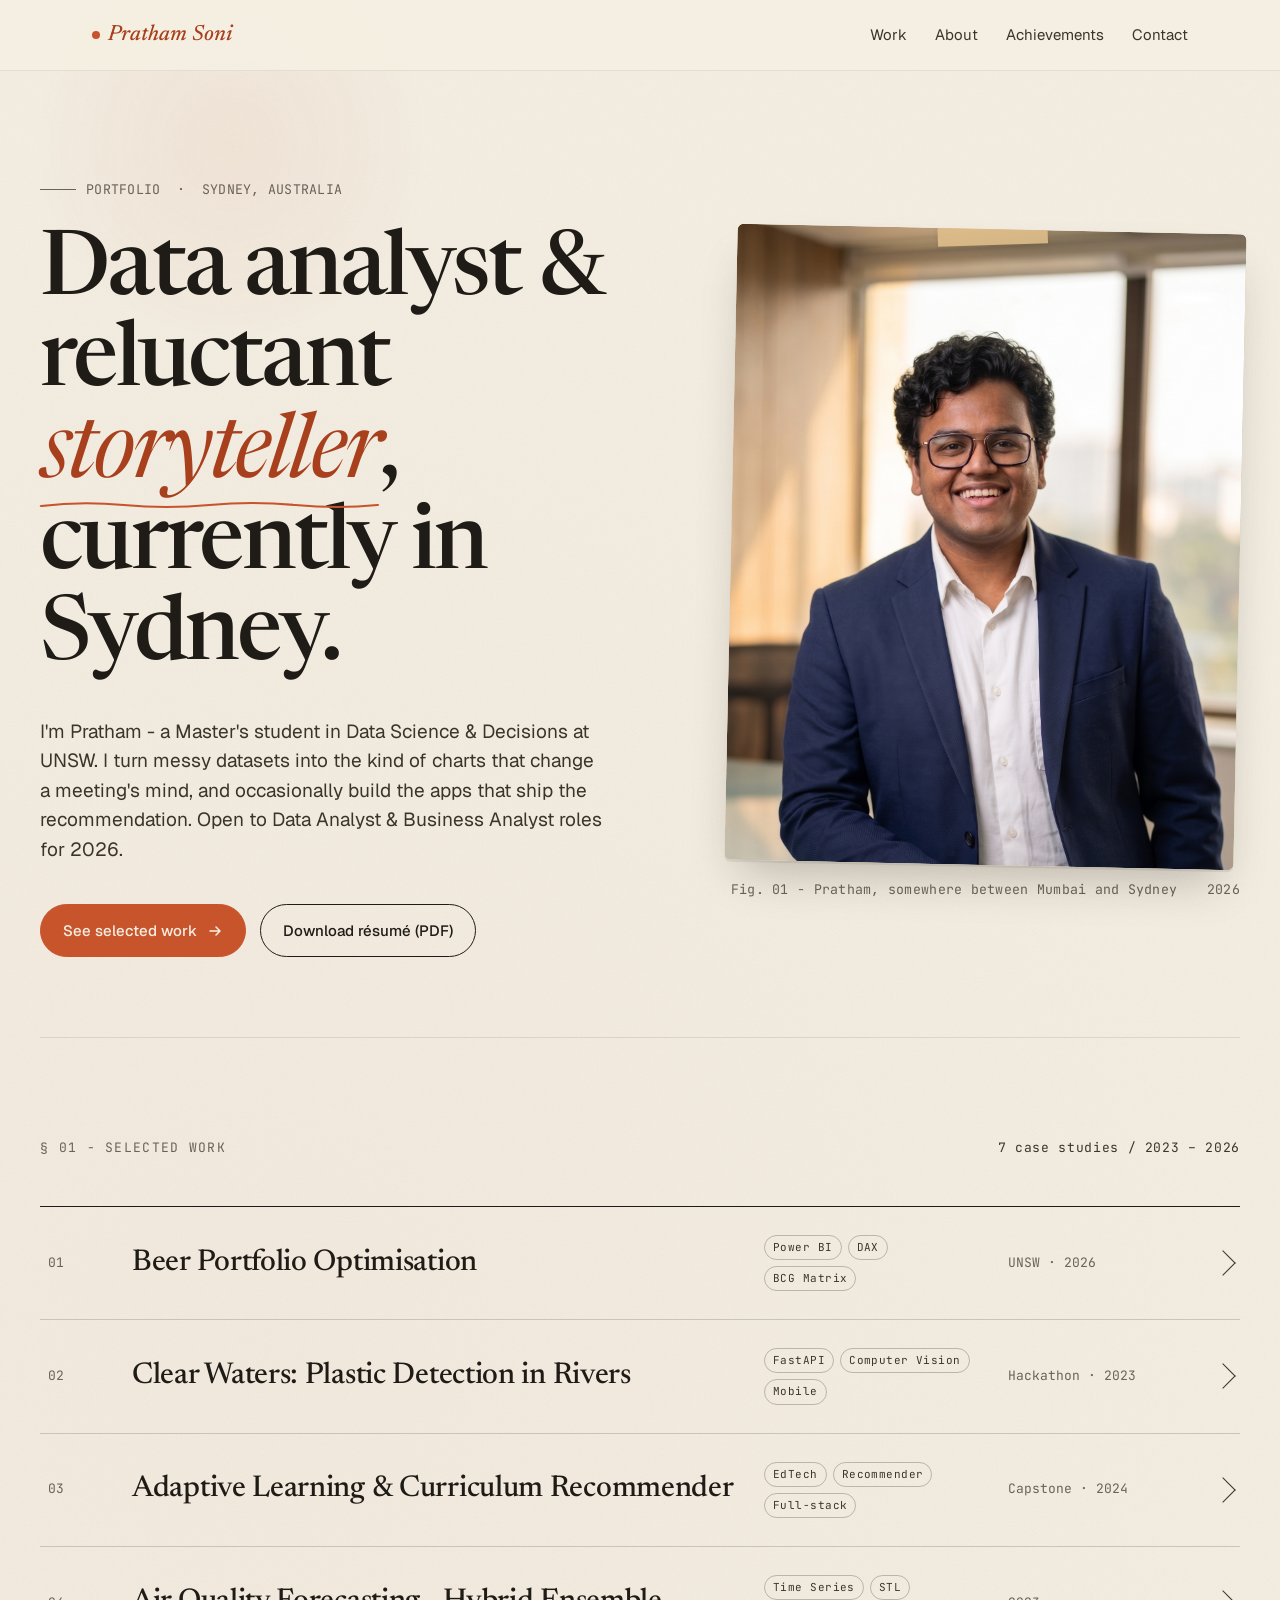
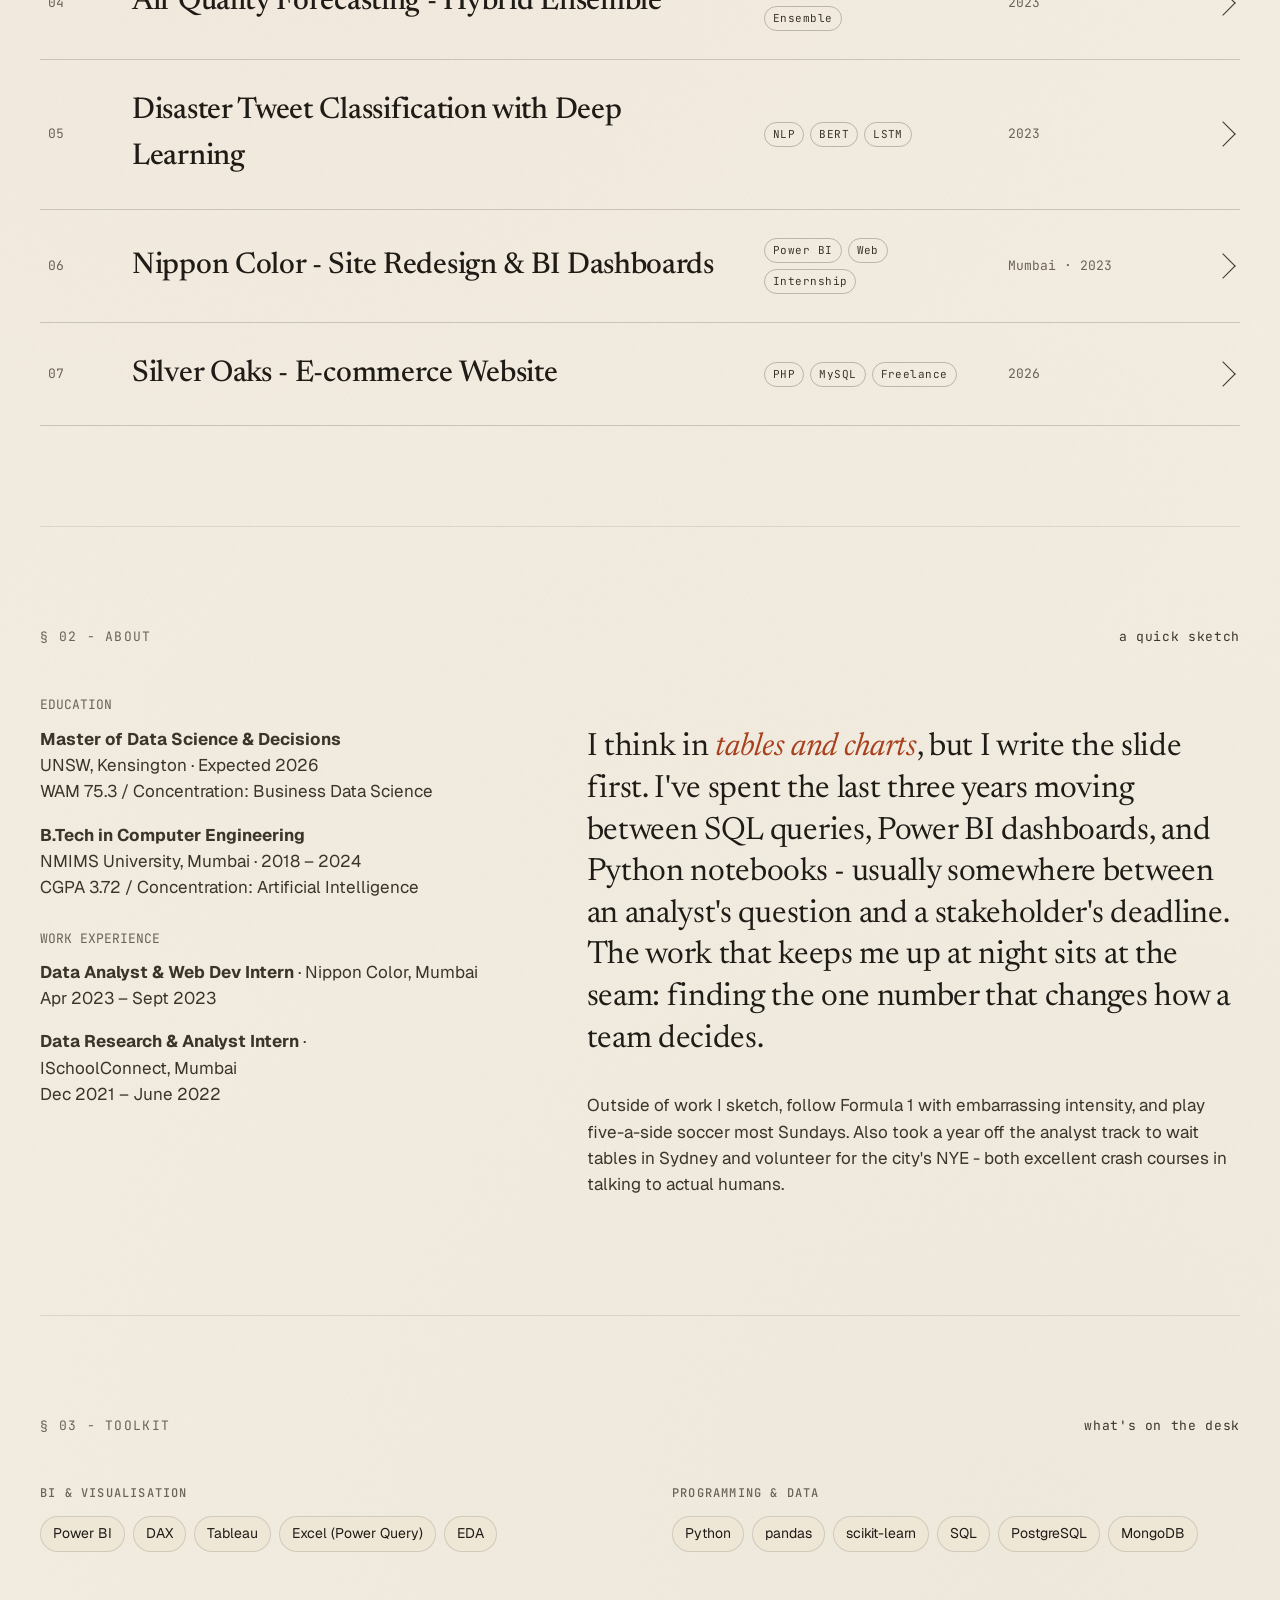
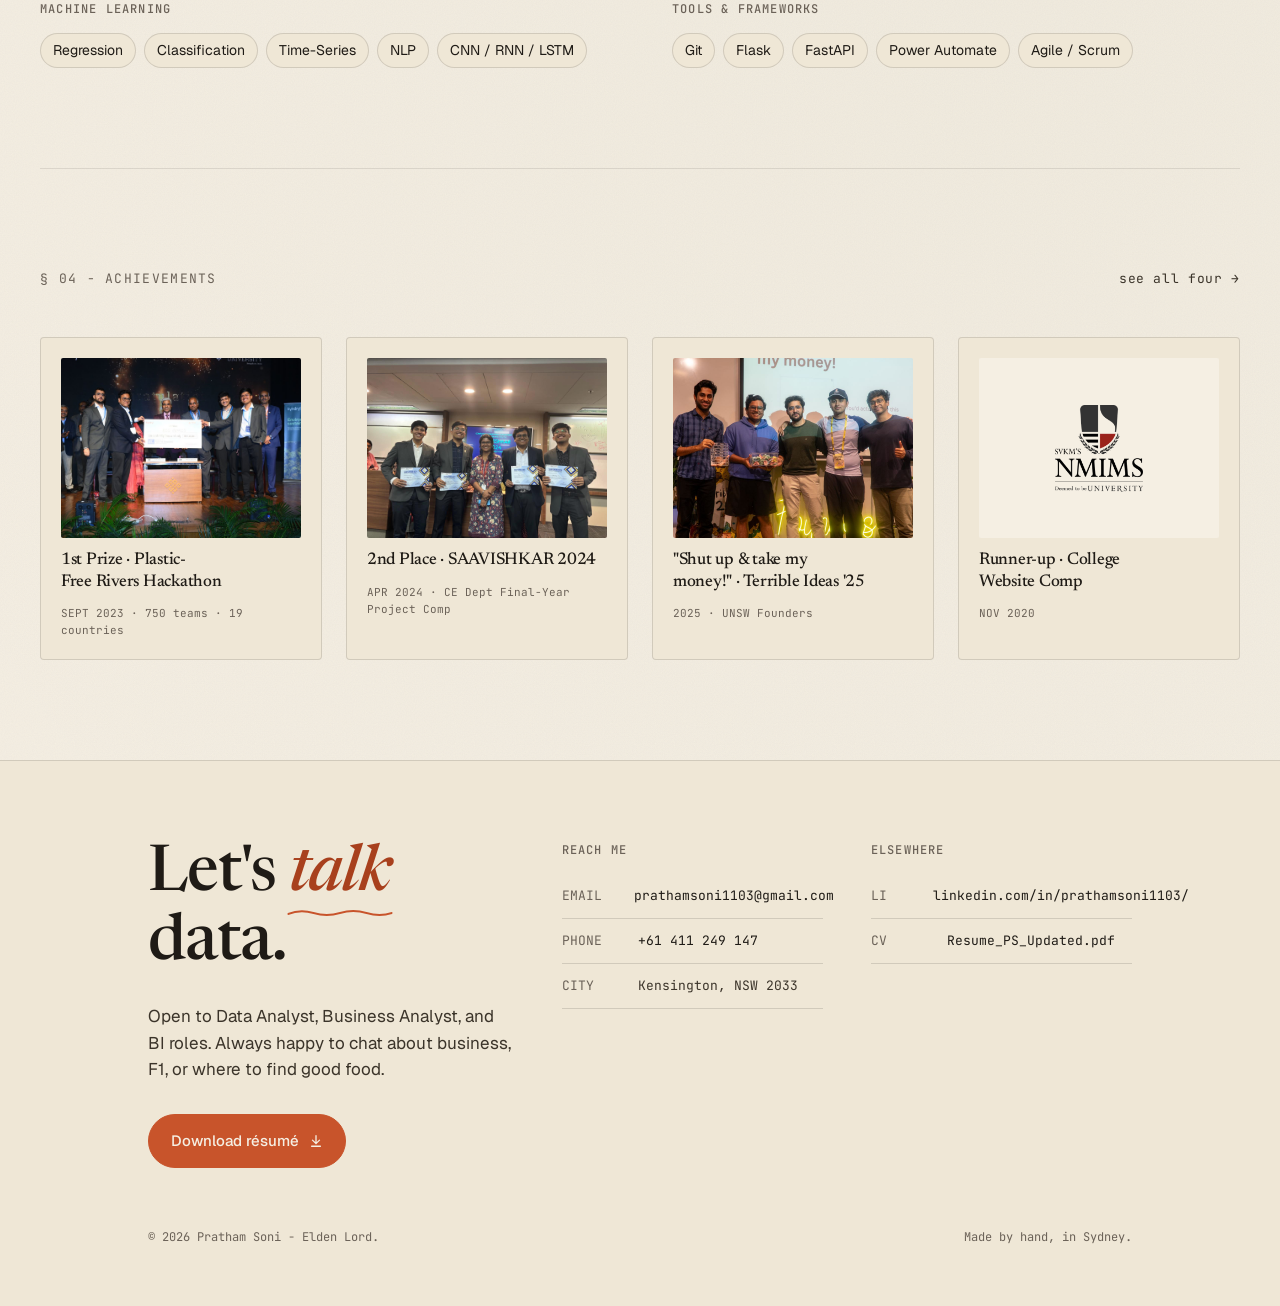
==== index.html @ 3421ae56 "small chaanges, add project" ====
<!DOCTYPE html>
<html lang="en">
<head>
<meta charset="UTF-8" />
<meta name="viewport" content="width=device-width, initial-scale=1.0" />
<title>Pratham Soni - Data &amp; Decisions</title>
<link rel="preconnect" href="https://fonts.googleapis.com">
<link rel="preconnect" href="https://fonts.gstatic.com" crossorigin>
<link href="https://fonts.googleapis.com/css2?family=Newsreader:ital,opsz,wght@0,6..72,400;0,6..72,500;0,6..72,600;1,6..72,400;1,6..72,500&family=Geist:wght@300;400;500;600&family=JetBrains+Mono:wght@400;500&display=swap" rel="stylesheet">
<link rel="stylesheet" href="styles.css">
</head>
<body data-screen-label="01 Landing">

<!-- Navigation -->
<nav class="nav">
  <div class="nav-inner">
    <a href="index.html" class="nav-mark"><span class="dot"></span> Pratham Soni</a>
    <div class="nav-links">
      <a href="#work">Work</a>
      <a href="#about">About</a>
      <a href="achievements.html">Achievements</a>
      <a href="#contact">Contact</a>
    </div>
  </div>
</nav>

<!-- Hero -->
<header class="shell hero">
  <div class="reveal">
    <div class="hero-eyebrow mono">PORTFOLIO &nbsp;·&nbsp; SYDNEY, AUSTRALIA</div>
    <h1>
      Data analyst &amp;<br/>
      reluctant <span class="ink squiggle">storyteller</span>,<br/>
      currently in Sydney.
    </h1>
    <p class="hero-sub">
      I'm Pratham - a Master's student in Data Science &amp; Decisions at UNSW. I turn
      messy datasets into the kind of charts that change a meeting's mind, and
      occasionally build the apps that ship the recommendation. Open to
      Data Analyst &amp; Business Analyst roles for 2026.
    </p>
    <div class="hero-cta">
      <a href="#work" class="btn btn-accent">See selected work
        <svg width="16" height="16" viewBox="0 0 16 16" fill="none"><path d="M3 8h10M9 4l4 4-4 4" stroke="currentColor" stroke-width="1.5" stroke-linecap="round" stroke-linejoin="round"/></svg>
      </a>
      <a href="uploads/Resume_PS_Updated.pdf" class="btn btn-ghost" download>Download résumé (PDF)</a>
    </div>
  </div>

  <div class="reveal delay-2">
    <div class="portrait">
      <img src="/assets/Projects/hero1.png" alt="Pratham, somewhere between Mumbai and Sydney" style="width: 100%; height: 100%; object-fit: cover; border-radius: 6px;">
      <div class="portrait-tape"></div>
    </div>
    <div class="mono" style="margin-top:14px; color:var(--ink-3); display:flex; justify-content:space-between;">
      <span>Fig. 01 - Pratham, somewhere between Mumbai and Sydney</span>
      <span>2026</span>
    </div>
  </div>
</header>

<!-- Selected Work -->
<section id="work" class="section shell">
  <div class="section-head reveal">
    <div class="section-title-row">
      <span class="section-num">§ 01 - Selected Work</span>
    </div>
      <span class="section-link">7 case studies / 2023 – 2026</span>
  </div>

  <div class="project-list reveal">
    <a href="projects/beer-portfolio.html" class="project-row">
      <span class="project-num">01</span>
      <span class="project-title">Beer Portfolio Optimisation</span>
      <span class="project-tags">
        <span class="tag">Power BI</span><span class="tag">DAX</span><span class="tag">BCG Matrix</span>
      </span>
      <span class="project-year">UNSW · 2026</span>
      <span class="project-arrow"></span>
    </a>
    <a href="projects/clear-waters.html" class="project-row">
      <span class="project-num">02</span>
      <span class="project-title">Clear Waters: Plastic Detection in Rivers</span>
      <span class="project-tags">
        <span class="tag">FastAPI</span><span class="tag">Computer Vision</span><span class="tag">Mobile</span>
      </span>
      <span class="project-year">Hackathon · 2023</span>
      <span class="project-arrow"></span>
    </a>
    <a href="projects/adaptive-learning.html" class="project-row">
      <span class="project-num">03</span>
      <span class="project-title">Adaptive Learning &amp; Curriculum Recommender</span>
      <span class="project-tags">
        <span class="tag">EdTech</span><span class="tag">Recommender</span><span class="tag">Full-stack</span>
      </span>
      <span class="project-year">Capstone · 2024</span>
      <span class="project-arrow"></span>
    </a>
    <a href="projects/air-quality.html" class="project-row">
      <span class="project-num">04</span>
      <span class="project-title">Air Quality Forecasting - Hybrid Ensemble</span>
      <span class="project-tags">
        <span class="tag">Time Series</span><span class="tag">STL</span><span class="tag">Ensemble</span>
      </span>
      <span class="project-year">2023</span>
      <span class="project-arrow"></span>
    </a>
    <a href="projects/disaster-tweets.html" class="project-row">
      <span class="project-num">05</span>
      <span class="project-title">Disaster Tweet Classification with Deep Learning</span>
      <span class="project-tags">
        <span class="tag">NLP</span><span class="tag">BERT</span><span class="tag">LSTM</span>
      </span>
      <span class="project-year">2023</span>
      <span class="project-arrow"></span>
    </a>
    <a href="projects/nippon-color.html" class="project-row">
      <span class="project-num">06</span>
      <span class="project-title">Nippon Color - Site Redesign &amp; BI Dashboards</span>
      <span class="project-tags">
        <span class="tag">Power BI</span><span class="tag">Web</span><span class="tag">Internship</span>
      </span>
      <span class="project-year">Mumbai · 2023</span>
      <span class="project-arrow"></span>
    </a>
    <a href="projects/silver-oaks.html" class="project-row">
      <span class="project-num">07</span>
      <span class="project-title">Silver Oaks - E-commerce Website</span>
      <span class="project-tags">
        <span class="tag">PHP</span><span class="tag">MySQL</span><span class="tag">Freelance</span>
      </span>
      <span class="project-year">2026</span>
      <span class="project-arrow"></span>
    </a>
  </div>
</section>

<!-- About strip -->
<section id="about" class="section shell">
  <div class="section-head reveal">
    <div class="section-title-row">
      <span class="section-num">§ 02 - About</span>
    </div>
    <span class="section-link">a quick sketch</span>
  </div>

  <div class="about-strip">
    <div class="reveal">
      <div class="about-meta">EDUCATION</div>
      <p style="margin-top:10px;">
        <strong>Master of Data Science &amp; Decisions</strong><br/>
        UNSW, Kensington · Expected 2026<br/>
        WAM 75.3 / Concentration: Business Data Science
      </p>
      <p style="margin-top:14px;">
        <strong>B.Tech in Computer Engineering</strong><br/>
        NMIMS University, Mumbai · 2018 – 2024<br/>
        CGPA 3.72 / Concentration: Artificial Intelligence
      </p>
      <div class="about-meta" style="margin-top:28px;">WORK EXPERIENCE</div>
      <p style="margin-top:10px;">
        <strong>Data Analyst &amp; Web Dev Intern</strong> · Nippon Color, Mumbai<br/>
        Apr 2023 – Sept 2023
      </p>
      <p style="margin-top:14px;">
        <strong>Data Research &amp; Analyst Intern</strong> · ISchoolConnect, Mumbai<br/>
        Dec 2021 – June 2022
      </p>
    </div>
    <div class="reveal delay-1">
      <p class="about-lede">
        I think in <em>tables and charts</em>, but I write the slide first.
        I've spent the last three years moving between SQL queries, Power BI dashboards,
        and Python notebooks - usually somewhere between an analyst's question and a
        stakeholder's deadline. The work that keeps me up at night sits at the seam:
        finding the one number that changes how a team decides.
      </p>
      <p style="margin-top:24px; max-width:60ch;">
        Outside of work I sketch, follow Formula 1 with embarrassing intensity, and
        play five-a-side soccer most Sundays. Also took a year off the analyst track
        to wait tables in Sydney and volunteer for the city's NYE - both excellent
        crash courses in talking to actual humans.
      </p>
    </div>
  </div>
</section>

<!-- Skills -->
<section class="section shell">
  <div class="section-head reveal">
    <div class="section-title-row">
      <span class="section-num">§ 03 - Toolkit</span>
    </div>
    <span class="section-link">what's on the desk</span>
  </div>

  <div class="skills">
    <div class="skill-block reveal">
      <h4>BI &amp; Visualisation</h4>
      <div class="skill-list">
        <span class="pill">Power BI</span><span class="pill">DAX</span>
        <span class="pill">Tableau</span><span class="pill">Excel (Power Query)</span>
        <span class="pill">EDA</span>
      </div>
    </div>
    <div class="skill-block reveal delay-1">
      <h4>Programming &amp; Data</h4>
      <div class="skill-list">
        <span class="pill">Python</span><span class="pill">pandas</span>
        <span class="pill">scikit-learn</span><span class="pill">SQL</span>
        <span class="pill">PostgreSQL</span><span class="pill">MongoDB</span>
      </div>
    </div>
    <div class="skill-block reveal delay-2">
      <h4>Machine Learning</h4>
      <div class="skill-list">
        <span class="pill">Regression</span><span class="pill">Classification</span>
        <span class="pill">Time-Series</span><span class="pill">NLP</span>
        <span class="pill">CNN / RNN / LSTM</span>
      </div>
    </div>
    <div class="skill-block reveal delay-3">
      <h4>Tools &amp; Frameworks</h4>
      <div class="skill-list">
        <span class="pill">Git</span><span class="pill">Flask</span>
        <span class="pill">FastAPI</span><span class="pill">Power Automate</span>
        <span class="pill">Agile / Scrum</span>
      </div>
    </div>
  </div>
</section>

<!-- Achievements teaser -->
<section class="section shell">
  <div class="section-head reveal">
    <div class="section-title-row">
      <span class="section-num">§ 04 - Achievements</span>
    </div>
    <a href="achievements.html" class="section-link">see all four →</a>
  </div>

  <div class="ach-grid">
    <a href="achievements.html" class="ach-card reveal">
      <div class="photo"><img src="assets/achievements/plastic-1.jpg" alt="Plastic-Free Rivers Hackathon - 1st prize cheque"></div>
      <h4>1st Prize · Plastic-Free Rivers Hackathon</h4>
      <span class="date">SEPT 2023 · 750 teams · 19 countries</span>
    </a>
    <a href="achievements.html" class="ach-card reveal delay-1">
      <div class="photo"><img src="assets/achievements/saavishkar-1.jpg" alt="SAAVISHKAR 2024 - receiving the 2nd place certificate"></div>
      <h4>2nd Place · SAAVISHKAR 2024</h4>
      <span class="date">APR 2024 · CE Dept Final-Year Project Comp</span>
    </a>
    <a href="achievements.html" class="ach-card reveal delay-2">
      <div class="photo"><img src="assets/achievements/terrible-1.jpg" alt="Terrible Ideas Hackathon 2025 - group photo"></div>
      <h4>"Shut up &amp; take my money!" · Terrible Ideas '25</h4>
      <span class="date">2025 · UNSW Founders</span>
    </a>
    <a href="achievements.html" class="ach-card reveal delay-3">
      <div class="photo photo-logo"><img src="assets/achievements/nmims-logo.webp" alt="NMIMS University logo"></div>
      <h4>Runner-up · College Website Comp</h4>
      <span class="date">NOV 2020</span>
    </a>
  </div>
</section>

<!-- Contact / Footer -->
<footer id="contact" class="footer">
  <div class="shell footer-grid">
    <div class="reveal">
      <h2>Let's <span class="squiggle"><em class="serif italic" style="color:var(--terracotta-deep);">talk</em></span> data.</h2>
      <p style="margin-top:24px; max-width:38ch;">
        Open to Data Analyst, Business Analyst, and BI roles. Always happy to chat about business, F1, or where to find good food.
      </p>
      <div style="margin-top:32px;">
        <a href="uploads/Resume_PS_Updated.pdf" class="btn btn-accent" download>
          Download résumé
          <svg width="14" height="14" viewBox="0 0 16 16" fill="none"><path d="M8 2v9M4 7l4 4 4-4M3 14h10" stroke="currentColor" stroke-width="1.5" stroke-linecap="round" stroke-linejoin="round"/></svg>
        </a>
      </div>
    </div>

    <div class="reveal delay-1">
      <h4 class="mono" style="font-size:12px; letter-spacing:0.1em; color:var(--ink-3); text-transform:uppercase; margin-bottom:14px;">Reach me</h4>
      <div class="contact-line">
        <span class="label">EMAIL</span>
        <a href="mailto:prathamsoni1103@gmail.com">prathamsoni1103@gmail.com</a>
      </div>
      <div class="contact-line">
        <span class="label">PHONE</span>
        <a href="tel:+61411249147">+61 411 249 147</a>
      </div>
      <div class="contact-line">
        <span class="label">CITY</span>
        <span>Kensington, NSW 2033</span>
      </div>
    </div>

    <div class="reveal delay-2">
      <h4 class="mono" style="font-size:12px; letter-spacing:0.1em; color:var(--ink-3); text-transform:uppercase; margin-bottom:14px;">Elsewhere</h4>
      <div class="contact-line">
        <span class="label">LI</span>
        <a href="https://www.linkedin.com/in/prathamsoni1103/" target="_blank" rel="noopener">linkedin.com/in/prathamsoni1103/</a>
      </div>
      <div class="contact-line">
        <span class="label">CV</span>
        <a href="uploads/Resume_PS_Updated.pdf" download>Resume_PS_Updated.pdf</a>
      </div>
    </div>
  </div>

  <div class="shell" style="margin-top:60px; display:flex; justify-content:space-between; font-family:'JetBrains Mono', monospace; font-size:12px; color:var(--ink-3);">
    <span>© 2026 Pratham Soni - Elden Lord.</span>
    <span>Made by hand, in Sydney.</span>
  </div>
</footer>

<script src="reveal.js"></script>
</body>
</html>
---- styles.css ----
/* ============ Warm Studio — global styles ============ */
:root {
  --paper: #F5EFE3;
  --paper-2: #EFE7D6;
  --paper-3: #E7DCC4;
  --ink: #1F1B16;
  --ink-2: #3B342A;
  --ink-3: #6B6258;
  --terracotta: #C8542B;
  --terracotta-deep: #A8401D;
  --sage: #6B7A5A;
  --ochre: #D4A24C;
  --rule: #2A241D;
  --shadow: 0 1px 0 rgba(31,27,22,.06), 0 8px 24px -8px rgba(31,27,22,.18);
  --shadow-lift: 0 2px 0 rgba(31,27,22,.08), 0 24px 48px -16px rgba(31,27,22,.28);
}

* {
  box-sizing: border-box;
  min-width: 0;
}
html {
  scroll-behavior: smooth;
  min-width: 0;
}
img, video, iframe, svg {
  max-width: 100%;
  height: auto;
}
body {
  min-width: 0;
  overflow-x: hidden;
  margin: 0;
  background: var(--paper);
  color: var(--ink);
  font-family: 'Geist', 'Inter', system-ui, sans-serif;
  font-size: 17px;
  line-height: 1.55;
  -webkit-font-smoothing: antialiased;
  text-rendering: optimizeLegibility;
  /* paper grain */
  background-image:
    radial-gradient(circle at 20% 30%, rgba(168,64,29,.025) 0, transparent 40%),
    radial-gradient(circle at 80% 70%, rgba(107,122,90,.03) 0, transparent 40%),
    url("data:image/svg+xml;utf8,<svg xmlns='http://www.w3.org/2000/svg' width='200' height='200' viewBox='0 0 200 200'><filter id='n'><feTurbulence type='fractalNoise' baseFrequency='0.9' numOctaves='2' stitchTiles='stitch'/><feColorMatrix values='0 0 0 0 0.12 0 0 0 0 0.10 0 0 0 0 0.08 0 0 0 0.04 0'/></filter><rect width='200' height='200' filter='url(%23n)'/></svg>");
}

body::before {
  content: '';
  position: fixed;
  inset: 0;
  z-index: -1;
  pointer-events: none;
  background:
    radial-gradient(circle at 18% 16%, rgba(200,84,43,.08), transparent 16%),
    radial-gradient(circle at 78% 72%, rgba(107,122,90,.06), transparent 18%);
  opacity: .75;
  animation: drift 24s ease-in-out infinite;
}

@keyframes drift {
  0%, 100% { background-position: 18% 16%, 78% 72%; }
  50% { background-position: 28% 24%, 68% 62%; }
}

@keyframes pulseDot {
  0% { transform: scale(1); box-shadow: 0 0 0 0 rgba(200,84,43,.25); }
  100% { transform: scale(1.3); box-shadow: 0 0 0 6px rgba(200,84,43,.05); }
}

h1, h2, h3, h4 {
  font-family: 'Newsreader', 'Source Serif Pro', Georgia, serif;
  font-weight: 500;
  letter-spacing: -0.015em;
  color: var(--ink);
  margin: 0;
  text-wrap: balance;
}
h1 { font-size: clamp(48px, 7vw, 96px); line-height: 1.02; letter-spacing: -0.03em; }
h2 { font-size: clamp(32px, 4vw, 52px); line-height: 1.08; }
h3 { font-size: clamp(22px, 2.2vw, 30px); line-height: 1.2; }

p { text-wrap: pretty; color: var(--ink-2); }

a { color: var(--terracotta-deep); text-decoration: none; text-underline-offset: 3px; }
a:hover { text-decoration: underline; text-decoration-thickness: 1.5px; text-decoration-style: wavy; }

.mono { font-family: 'JetBrains Mono', ui-monospace, Menlo, monospace; font-size: 0.78em; letter-spacing: 0.02em; }
.serif { font-family: 'Newsreader', Georgia, serif; }
.italic { font-style: italic; }

/* ============ Layout ============ */
.shell {
  max-width: 1200px;
  width: 100%;
  min-width: 0;
  margin: 0 auto;
  padding-inline: clamp(48px, 9vw, 108px);
}
.shell-narrow {
  max-width: 880px;
  width: 100%;
  min-width: 0;
  margin: 0 auto;
  padding-inline: clamp(48px, 9vw, 108px);
}

.nav {
  position: sticky;
  top: 0;
  z-index: 50;
  background: color-mix(in oklab, var(--paper) 88%, transparent);
  backdrop-filter: blur(10px);
  -webkit-backdrop-filter: blur(10px);
  border-bottom: 1px solid color-mix(in oklab, var(--ink) 8%, transparent);
}
.nav-inner {
  display: flex;
  align-items: center;
  justify-content: space-between;
  padding: 18px clamp(32px, 6vw, 52px);
  max-width: 1200px;
  margin: 0 auto;
}
.nav-mark {
  font-family: 'Newsreader', serif;
  font-size: 22px;
  font-weight: 500;
  font-style: italic;
  display: inline-flex;
  align-items: center;
  gap: 8px;
}
.nav-mark .dot { width: 8px; height: 8px; border-radius: 50%; background: var(--terracotta); display: inline-block; animation: pulseDot 2.8s ease-in-out infinite alternate; }
.nav-links { display: flex; gap: 28px; align-items: center; font-size: 15px; }
.nav-links a { color: var(--ink-2); transition: color .2s ease, transform .2s ease; }
.nav-links a:hover { color: var(--terracotta-deep); text-decoration: none; transform: translateY(-1px); }
.nav-links a.active { color: var(--ink); border-bottom: 1.5px solid var(--terracotta); padding-bottom: 2px; }

/* ============ Hero ============ */
.hero {
  padding: 100px 0 80px;
  display: grid;
  grid-template-columns: 1.2fr 1fr;
  gap: 80px;
  align-items: center;
}
@media (max-width: 880px) {
  .hero { grid-template-columns: 1fr; gap: 48px; padding: 60px 0; }
}
.hero-eyebrow {
  display: inline-flex;
  align-items: center;
  gap: 10px;
  margin-bottom: 28px;
  color: var(--ink-3);
}
.hero-eyebrow::before {
  content: ''; width: 36px; height: 1px; background: var(--ink-3);
}
.hero h1 .ink { color: var(--terracotta-deep); font-style: italic; font-weight: 400; }
.hero-sub {
  margin-top: 32px;
  font-size: 19px;
  max-width: 52ch;
  color: var(--ink-2);
}
.hero-cta {
  margin-top: 40px;
  display: flex;
  gap: 14px;
  flex-wrap: wrap;
}

/* hand-drawn underline accent */
.squiggle {
  display: inline-block;
  position: relative;
}
.squiggle::after {
  content: '';
  position: absolute;
  left: -2px; right: -2px; bottom: -8px;
  height: 10px;
  background: url("data:image/svg+xml;utf8,<svg xmlns='http://www.w3.org/2000/svg' viewBox='0 0 200 10' preserveAspectRatio='none'><path d='M2 6 Q 25 1, 50 5 T 100 5 T 150 5 T 198 5' stroke='%23C8542B' stroke-width='2' fill='none' stroke-linecap='round'/></svg>") no-repeat;
  background-size: 100% 100%;
}

/* ============ Buttons ============ */
.btn {
  display: inline-flex;
  align-items: center;
  gap: 10px;
  padding: 14px 22px;
  border-radius: 999px;
  font-size: 15px;
  font-weight: 500;
  border: 1.5px solid var(--ink);
  background: var(--ink);
  color: var(--paper);
  cursor: pointer;
  transition: transform .2s ease, box-shadow .2s ease, background .2s ease;
  text-decoration: none;
}
.btn:hover { transform: translateY(-2px); box-shadow: var(--shadow); text-decoration: none; }
.btn-ghost {
  background: transparent;
  color: var(--ink);
  border-color: var(--ink);
}
.btn-ghost:hover { background: var(--ink); color: var(--paper); }
.btn-accent {
  background: var(--terracotta);
  border-color: var(--terracotta);
  color: var(--paper);
}
.btn-accent:hover { background: var(--terracotta-deep); border-color: var(--terracotta-deep); }

/* ============ Hero portrait placeholder ============ */
.portrait {
  position: relative;
  aspect-ratio: 4/5;
  background: var(--paper-3);
  border-radius: 6px;
  overflow: hidden;
  transform: rotate(1.2deg);
  animation: floatMove 12s ease-in-out infinite;
  box-shadow: var(--shadow-lift);
  background-image:
    repeating-linear-gradient(45deg,
      color-mix(in oklab, var(--paper-3) 100%, var(--ink) 0%) 0,
      color-mix(in oklab, var(--paper-3) 100%, var(--ink) 0%) 14px,
      color-mix(in oklab, var(--paper-3) 92%, var(--ink) 8%) 14px,
      color-mix(in oklab, var(--paper-3) 92%, var(--ink) 8%) 16px);
}
@keyframes floatMove {
  0%, 100% { transform: rotate(1.2deg) translateY(0); }
  50% { transform: rotate(1.05deg) translateY(-6px); }
}
.portrait::after {
  white-space: pre;
  position: absolute;
  inset: 0;
  display: grid; place-items: center;
  font-family: 'JetBrains Mono', monospace;
  font-size: 12px;
  color: var(--ink-3);
  text-align: center;
  letter-spacing: 0.05em;
  text-transform: uppercase;
}
.portrait-tape {
  position: absolute;
  top: -12px;
  left: 50%;
  transform: translateX(-50%) rotate(-3deg);
  width: 110px;
  height: 28px;
  background: color-mix(in oklab, var(--ochre) 60%, var(--paper));
  opacity: 0.85;
  z-index: 2;
  box-shadow: 0 2px 6px rgba(0,0,0,.08);
}

/* ============ Section headings ============ */
.section {
  padding: 100px 0;
  border-top: 1px solid color-mix(in oklab, var(--ink) 10%, transparent);
}
.section-head {
  display: flex;
  align-items: baseline;
  justify-content: space-between;
  margin-bottom: 48px;
  gap: 24px;
  flex-wrap: wrap;
}
.section-num {
  font-family: 'JetBrains Mono', monospace;
  font-size: 13px;
  color: var(--ink-3);
  letter-spacing: 0.1em;
  text-transform: uppercase;
}
.section-title-row { display: flex; align-items: baseline; gap: 18px; }
.section-link {
  font-family: 'JetBrains Mono', monospace;
  font-size: 13px;
  letter-spacing: 0.05em;
  color: var(--ink-2);
}

/* ============ Project list (landing) ============ */
.project-list {
  display: flex;
  flex-direction: column;
  border-top: 1px solid var(--ink);
}
.project-row {
  display: grid;
  grid-template-columns: 60px 1fr 220px 160px 40px;
  gap: 24px;
  padding: 28px 8px;
  border-bottom: 1px solid color-mix(in oklab, var(--ink) 18%, transparent);
  align-items: center;
  text-decoration: none;
  color: var(--ink);
  position: relative;
  transition: padding .25s ease, background .25s ease;
}
.project-row:hover {
  padding-left: 24px;
  background: color-mix(in oklab, var(--paper-2) 80%, var(--paper));
  text-decoration: none;
}
.project-row:hover .project-arrow { transform: translateX(6px) rotate(-45deg); color: var(--terracotta); }
.project-row:hover .project-title { color: var(--terracotta-deep); }
.project-num {
  font-family: 'JetBrains Mono', monospace;
  font-size: 13px;
  color: var(--ink-3);
}
.project-title {
  font-family: 'Newsreader', serif;
  font-size: clamp(22px, 2.4vw, 30px);
  font-weight: 500;
  letter-spacing: -0.01em;
  transition: color .25s ease;
}
.project-tags {
  display: flex; flex-wrap: wrap; gap: 6px;
}
.tag {
  font-family: 'JetBrains Mono', monospace;
  font-size: 11px;
  color: var(--ink-2);
  border: 1px solid color-mix(in oklab, var(--ink) 25%, transparent);
  padding: 3px 8px;
  border-radius: 999px;
  letter-spacing: 0.04em;
}
.project-year {
  font-family: 'JetBrains Mono', monospace;
  font-size: 13px;
  color: var(--ink-3);
}
.project-arrow {
  width: 18px; height: 18px;
  border-top: 1.5px solid var(--ink-2);
  border-right: 1.5px solid var(--ink-2);
  transform: rotate(45deg);
  transition: transform .3s ease, color .3s ease;
  justify-self: end;
}
@media (max-width: 880px) {
  .project-row { grid-template-columns: 40px 1fr 30px; gap: 16px; }
  .project-tags, .project-year { display: none; }
}

/* ============ About strip ============ */
.about-strip {
  display: grid;
  grid-template-columns: 1fr 1.4fr;
  gap: 80px;
  align-items: start;
}
@media (max-width: 880px) { .about-strip { grid-template-columns: 1fr; gap: 32px; } }
.about-lede {
  font-family: 'Newsreader', serif;
  font-size: clamp(24px, 2.6vw, 32px);
  line-height: 1.3;
  color: var(--ink);
  letter-spacing: -0.01em;
}
.about-lede em { color: var(--terracotta-deep); font-style: italic; }
.about-meta { font-family: 'JetBrains Mono', monospace; font-size: 13px; color: var(--ink-3); }

/* ============ Achievements teaser grid ============ */
.ach-grid {
  display: grid;
  grid-template-columns: repeat(4, 1fr);
  gap: 24px;
}
@media (max-width: 880px) { .ach-grid { grid-template-columns: repeat(2, 1fr); } }
.ach-card {
  background: var(--paper-2);
  border: 1px solid color-mix(in oklab, var(--ink) 14%, transparent);
  border-radius: 4px;
  padding: 20px;
  display: flex;
  flex-direction: column;
  gap: 12px;
  transition: transform .25s ease, box-shadow .25s ease;
  text-decoration: none;
  color: var(--ink);
}
.ach-card:hover { transform: translateY(-4px); box-shadow: var(--shadow); text-decoration: none; }
.ach-card .photo {
  aspect-ratio: 4/3;
  background: var(--paper-3);
  border-radius: 2px;
  display: grid; place-items: center;
  font-family: 'JetBrains Mono', monospace;
  font-size: 10px;
  color: var(--ink-3);
  background-image: repeating-linear-gradient(45deg, transparent 0 8px, rgba(31,27,22,.04) 8px 9px);
  overflow: hidden;
}
.ach-card .photo img {
  width: 100%;
  height: 100%;
  object-fit: cover;
  display: block;
}
.ach-card .photo.photo-logo {
  background: var(--paper);
  background-image: none;
  padding: 28px;
  display: grid;
  place-items: center;
}
.ach-card .photo.photo-logo img {
  object-fit: contain;
  width: auto;
  height: auto;
  max-width: 55%;
  max-height: 70%;
  margin: 0 auto;
}
.ach-card h4 { font-size: 17px; line-height: 1.25; }
.ach-card .date { font-family: 'JetBrains Mono', monospace; font-size: 11px; color: var(--ink-3); }

/* ============ Skills strip ============ */
.skills {
  display: grid;
  grid-template-columns: repeat(2, 1fr);
  gap: 48px 64px;
}
@media (max-width: 880px) { .skills { grid-template-columns: 1fr; gap: 32px; } }
.skill-block h4 {
  font-family: 'JetBrains Mono', monospace;
  font-size: 12px;
  letter-spacing: 0.1em;
  text-transform: uppercase;
  color: var(--ink-3);
  margin-bottom: 14px;
  font-weight: 500;
}
.skill-list {
  display: flex; flex-wrap: wrap; gap: 8px;
}
.skill-list .pill {
  background: var(--paper-2);
  border: 1px solid color-mix(in oklab, var(--ink) 14%, transparent);
  padding: 6px 12px;
  border-radius: 999px;
  font-size: 14px;
}

/* ============ Footer / Contact ============ */
.footer {
  padding: 80px 0 60px;
  border-top: 1px solid color-mix(in oklab, var(--ink) 14%, transparent);
  background: var(--paper-2);
}
.footer-grid {
  display: grid;
  grid-template-columns: 1.4fr 1fr 1fr;
  gap: 48px;
}
@media (max-width: 880px) { .footer-grid { grid-template-columns: 1fr; gap: 32px; } }
.footer h2 { font-size: clamp(40px, 5vw, 64px); }
.contact-line {
  display: flex;
  align-items: center;
  gap: 12px;
  padding: 12px 0;
  border-bottom: 1px solid color-mix(in oklab, var(--ink) 14%, transparent);
  font-family: 'JetBrains Mono', monospace;
  font-size: 13px;
  color: var(--ink-2);
}
.contact-line .label { color: var(--ink-3); width: 64px; }
.contact-line a { color: var(--ink); }

/* ============ Reveal animation ============ */
.reveal {
  opacity: 0;
  transform: translateY(24px);
  transition: opacity .8s ease, transform .8s cubic-bezier(.2,.7,.2,1);
}
.reveal.is-visible { opacity: 1; transform: translateY(0); }
.reveal.delay-1 { transition-delay: .08s; }
.reveal.delay-2 { transition-delay: .16s; }
.reveal.delay-3 { transition-delay: .24s; }
.reveal.delay-4 { transition-delay: .32s; }

/* ============ Project detail page ============ */
.case-hero {
  padding: 80px clamp(32px, 6vw, 64px) 60px;
}
.case-hero .reveal {
  width: 100%;
}
.case-eyebrow {
  font-family: 'JetBrains Mono', monospace;
  font-size: 13px;
  color: var(--ink-3);
  letter-spacing: 0.1em;
  text-transform: uppercase;
  margin-bottom: 24px;
}
.case-title { font-size: clamp(44px, 6vw, 80px); line-height: 1.02; letter-spacing: -0.025em; }
.case-deck {
  margin-top: 28px;
  font-family: 'Newsreader', serif;
  font-size: clamp(20px, 2vw, 26px);
  line-height: 1.4;
  color: var(--ink-2);
  max-width: 60ch;
}
.case-meta {
  display: grid;
  grid-template-columns: repeat(4, 1fr);
  gap: 24px;
  margin-top: 56px;
  padding: 24px 0;
  border-top: 1px solid var(--ink);
  border-bottom: 1px solid color-mix(in oklab, var(--ink) 18%, transparent);
}
@media (max-width: 720px) { .case-meta { grid-template-columns: repeat(2, 1fr); } }
.case-meta .k { font-family: 'JetBrains Mono', monospace; font-size: 11px; letter-spacing: 0.1em; text-transform: uppercase; color: var(--ink-3); margin-bottom: 8px; }
.case-meta .v { font-size: 15px; }

.case-section { padding: 60px 0; }
.case-section h2 {
  font-family: 'Newsreader', serif;
  font-size: clamp(28px, 3.5vw, 44px);
  margin-bottom: 24px;
}
.case-section h2 .num {
  font-family: 'JetBrains Mono', monospace;
  font-size: 14px;
  color: var(--terracotta);
  margin-right: 16px;
  vertical-align: middle;
  letter-spacing: 0.1em;
}
.case-section p { font-size: 18px; line-height: 1.65; max-width: 64ch; margin-bottom: 16px; }
.case-section ul { padding-left: 0; list-style: none; max-width: 70ch; }
.case-section li {
  font-size: 17px;
  line-height: 1.6;
  padding: 12px 0 12px 28px;
  border-bottom: 1px dashed color-mix(in oklab, var(--ink) 18%, transparent);
  position: relative;
  color: var(--ink-2);
}
.case-section li::before {
  content: '';
  position: absolute;
  left: 4px;
  top: 22px;
  width: 12px; height: 1.5px;
  background: var(--terracotta);
}

.callout {
  background: var(--paper-2);
  border-left: 3px solid var(--terracotta);
  padding: 24px 28px;
  margin: 32px 0;
  font-family: 'Newsreader', serif;
  font-size: 22px;
  line-height: 1.4;
  font-style: italic;
  color: var(--ink);
  max-width: 64ch;
}

/* media placeholders */
.media {
  margin: 32px 0;
  background: var(--paper-3);
  border-radius: 4px;
  position: relative;
  overflow: hidden;
  background-image: repeating-linear-gradient(45deg, transparent 0 14px, rgba(31,27,22,.05) 14px 16px);
  display: grid;
  place-items: center;
  border: 1px solid color-mix(in oklab, var(--ink) 12%, transparent);
}
.media img {
  width: 100%;
  height: auto;
  object-fit: contain;
  display: block;
}
.media .label {
  font-family: 'JetBrains Mono', monospace;
  font-size: 12px;
  color: var(--ink-2);
  background: var(--paper);
  padding: 6px 12px;
  border-radius: 4px;
  border: 1px solid color-mix(in oklab, var(--ink) 14%, transparent);
}
.media-portrait { aspect-ratio: 4/3; }
.media-video {
  position: relative;
  aspect-ratio: 16/9;
  background: var(--ink);
  background-image: none;
  overflow: hidden;
}
.media-video iframe {
  position: absolute;
  inset: 0;
  width: 100%;
  height: 100%;
  display: block;
  border: 0;
}
.media-video .label { display: none; }
.media-video::after,
.media-video::before {
  display: none;
}

.media-grid {
  display: grid;
  grid-template-columns: 1fr;
  gap: 16px;
  margin: 0;
}
@media (max-width: 720px) { .media-grid { grid-template-columns: 1fr; } }

.findings {
  display: grid;
  grid-template-columns: repeat(3, 1fr);
  gap: 16px;
  margin: 32px 0;
}
@media (max-width: 720px) { .findings { grid-template-columns: 1fr; } }
.finding-card {
  background: var(--paper-2);
  border: 1px solid color-mix(in oklab, var(--ink) 12%, transparent);
  padding: 24px;
  border-radius: 4px;
}
.finding-card .stat {
  font-family: 'Newsreader', serif;
  font-size: 44px;
  font-weight: 500;
  color: var(--terracotta-deep);
  letter-spacing: -0.02em;
  line-height: 1;
}
.finding-card .desc { margin-top: 12px; font-size: 14px; color: var(--ink-2); line-height: 1.45; }

/* Limitations / caveats block */
.limit-grid {
  display: grid;
  grid-template-columns: 1fr 1fr;
  gap: 18px;
  margin: 24px 0 8px;
}
@media (max-width: 720px) { .limit-grid { grid-template-columns: 1fr; } }
.limit-card {
  background: var(--paper);
  border: 1px dashed color-mix(in oklab, var(--ink) 22%, transparent);
  padding: 22px;
  border-radius: 4px;
  position: relative;
}
.limit-card .k {
  font-family: 'JetBrains Mono', monospace;
  font-size: 11px;
  letter-spacing: 0.1em;
  text-transform: uppercase;
  color: var(--sage);
  margin-bottom: 10px;
  display: block;
}
.limit-card h4 {
  font-family: 'Newsreader', serif;
  font-size: 19px;
  font-weight: 500;
  line-height: 1.3;
  margin-bottom: 8px;
}
.limit-card p {
  font-size: 14.5px;
  line-height: 1.55;
  margin: 0;
  color: var(--ink-2);
}

/* Pipeline / stepped list */
.pipeline {
  margin: 28px 0;
  border-top: 1px solid var(--ink);
}
.pipeline-step {
  display: grid;
  grid-template-columns: 80px 1fr;
  gap: 24px;
  padding: 22px 0;
  border-bottom: 1px solid color-mix(in oklab, var(--ink) 14%, transparent);
}
.pipeline-step .num {
  font-family: 'JetBrains Mono', monospace;
  font-size: 12px;
  color: var(--terracotta);
  letter-spacing: 0.1em;
  padding-top: 4px;
}
.pipeline-step h4 {
  font-family: 'Newsreader', serif;
  font-size: 22px;
  font-weight: 500;
  margin-bottom: 8px;
}
.pipeline-step p {
  font-size: 16px;
  line-height: 1.55;
  margin: 0;
  color: var(--ink-2);
  max-width: 60ch;
}
@media (max-width: 720px) {
  .pipeline-step { grid-template-columns: 1fr; gap: 6px; }
}

/* Reflection (taught me) – multi-column */
.reflect {
  display: grid;
  grid-template-columns: 1fr 1fr;
  gap: 32px 48px;
  margin-top: 12px;
}
@media (max-width: 720px) { .reflect { grid-template-columns: 1fr; } }
.reflect-block .k {
  font-family: 'JetBrains Mono', monospace;
  font-size: 11px;
  letter-spacing: 0.1em;
  text-transform: uppercase;
  color: var(--terracotta-deep);
  margin-bottom: 10px;
  display: block;
}
.reflect-block p {
  font-size: 16px;
  line-height: 1.55;
  margin: 0;
  color: var(--ink-2);
}

/* Carousel */
.carousel {
  margin: 32px 0;
  position: relative;
}
.carousel-frame {
  position: relative;
  aspect-ratio: 16/9;
  background: var(--paper-3);
  border-radius: 4px;
  overflow: hidden;
  border: 1px solid color-mix(in oklab, var(--ink) 12%, transparent);
}
.carousel-track {
  position: absolute;
  inset: 0;
  display: flex;
  transition: transform .5s cubic-bezier(.2,.7,.2,1);
}
.carousel-slide {
  flex: 0 0 100%;
  height: 100%;
  background-image: repeating-linear-gradient(45deg, transparent 0 14px, rgba(31,27,22,.05) 14px 16px);
  display: grid;
  place-items: center;
  position: relative;
}
.carousel-slide img {
  width: 100%;
  height: 100%;
  object-fit: cover;
  display: block;
}
.carousel-slide .label {
  font-family: 'JetBrains Mono', monospace;
  font-size: 12px;
  color: var(--ink-2);
  background: var(--paper);
  padding: 6px 12px;
  border-radius: 4px;
  border: 1px solid color-mix(in oklab, var(--ink) 14%, transparent);
}
.carousel-btn {
  position: absolute;
  top: 50%;
  transform: translateY(-50%);
  width: 44px;
  height: 44px;
  border-radius: 50%;
  background: var(--paper);
  border: 1px solid color-mix(in oklab, var(--ink) 18%, transparent);
  color: var(--ink);
  cursor: pointer;
  display: grid;
  place-items: center;
  z-index: 3;
  font-size: 18px;
  box-shadow: var(--shadow);
  transition: transform .2s ease, background .2s ease;
}
.carousel-btn:hover { background: var(--ink); color: var(--paper); transform: translateY(-50%) scale(1.05); }
.carousel-btn[data-dir="prev"] { left: 14px; }
.carousel-btn[data-dir="next"] { right: 14px; }
.carousel-meta {
  display: flex;
  justify-content: space-between;
  align-items: center;
  margin-top: 14px;
  font-family: 'JetBrains Mono', monospace;
  font-size: 12px;
  color: var(--ink-3);
}
.carousel-dots { display: flex; gap: 6px; }
.carousel-dots button {
  width: 8px; height: 8px;
  border-radius: 50%;
  background: color-mix(in oklab, var(--ink) 18%, transparent);
  border: none;
  padding: 0;
  cursor: pointer;
  transition: background .2s ease, transform .2s ease;
}
.carousel-dots button.is-active { background: var(--terracotta); transform: scale(1.3); }
.carousel-caption {
  font-family: 'JetBrains Mono', monospace;
  font-size: 12px;
  color: var(--ink-3);
}

.case-nav {
  display: flex;
  justify-content: space-between;
  align-items: center;
  padding: 60px 0;
  border-top: 1px solid color-mix(in oklab, var(--ink) 14%, transparent);
  margin-top: 40px;
}
.case-nav a {
  display: flex;
  flex-direction: column;
  color: var(--ink);
}
.case-nav .k { font-family: 'JetBrains Mono', monospace; font-size: 11px; color: var(--ink-3); letter-spacing: 0.1em; text-transform: uppercase; }
.case-nav .v { font-family: 'Newsreader', serif; font-size: 22px; margin-top: 4px; }
.case-nav a.next { text-align: right; }

@media (max-width: 880px) {
  .shell,
  .shell-narrow {
    padding-inline: clamp(32px, 6vw, 48px);
  }
}

@media (max-width: 720px) {
  .shell,
  .shell-narrow {
    padding-left: 20px;
    padding-right: 20px;
  }
  .nav-inner {
    flex-wrap: wrap;
    gap: 16px;
    padding: 18px 20px;
  }
  .nav-links {
    width: 100%;
    justify-content: center;
    gap: 16px;
  }
  .nav-links a {
    font-size: 14px;
  }
  .case-hero {
    padding: 60px 0 40px;
  }
  .case-deck {
    max-width: 100%;
  }
  .case-section {
    padding: 40px 0;
  }
  .case-section p,
  .case-section li,
  .callout,
  .findings,
  .reflect-block p {
    font-size: 16px;
  }
  .media-grid {
    gap: 14px;
  }
  .carousel-frame {
    aspect-ratio: 16/9;
  }
  .case-nav {
    flex-direction: column;
    align-items: stretch;
    gap: 20px;
    padding: 40px 0;
  }
  .case-nav a {
    width: 100%;
  }
  .case-nav a.next {
    text-align: left;
  }
}

@media (max-width: 520px) {
  .nav-inner {
    padding: 14px 16px;
  }
  .nav-links {
    gap: 12px;
  }
  .case-meta {
    gap: 12px;
  }
  .callout {
    padding: 20px;
  }
  .media-grid {
    gap: 12px;
  }
  .project-row {
    padding: 22px 8px;
  }
}

/* ============ Achievements page (full) ============ */
.ach-page-grid {
  display: grid;
  grid-template-columns: repeat(2, 1fr);
  gap: 40px;
}
@media (max-width: 880px) { .ach-page-grid { grid-template-columns: 1fr; } }
.ach-page-card {
  background: var(--paper-2);
  border: 1px solid color-mix(in oklab, var(--ink) 12%, transparent);
  border-radius: 4px;
  overflow: hidden;
  display: flex;
  flex-direction: column;
  transition: transform .3s ease, box-shadow .3s ease;
  position: relative;
}
.ach-page-card:nth-child(3n+1) { transform: rotate(-0.4deg); }
.ach-page-card:nth-child(3n+2) { transform: rotate(0.3deg); }
.ach-page-card:nth-child(3n+3) { transform: rotate(-0.2deg); }
.ach-page-card:hover { transform: translateY(-4px) rotate(0); box-shadow: var(--shadow-lift); }
.ach-page-card .photo {
  aspect-ratio: 4/3;
  background: var(--paper-3);
  display: grid; place-items: center;
  font-family: 'JetBrains Mono', monospace;
  font-size: 11px;
  color: var(--ink-3);
  background-image: repeating-linear-gradient(45deg, transparent 0 10px, rgba(31,27,22,.05) 10px 11px);
  position: relative;
  overflow: hidden;
}
.ach-page-card .photo .pin {
  position: absolute;
  top: -8px; left: 50%;
  transform: translateX(-50%);
  width: 14px; height: 14px;
  border-radius: 50%;
  background: var(--terracotta);
  box-shadow: 0 2px 4px rgba(0,0,0,.2), inset -2px -2px 3px rgba(0,0,0,.2);
  z-index: 4;
}
.ach-page-card .body { padding: 28px; }
.ach-page-card h3 { font-size: 24px; }
.ach-page-card p { font-size: 15px; line-height: 1.55; }

/* Achievement page carousel — bigger, fits whole image */
.ach-carousel {
  position: absolute;
  inset: 0;
  width: 100%;
  height: 100%;
  background: #1a1612;
  overflow: hidden;
}
.ach-carousel .ach-track {
  position: absolute;
  inset: 0;
  display: flex;
  transition: transform .5s cubic-bezier(.2,.7,.2,1);
}
.ach-carousel .ach-slide {
  flex: 0 0 100%;
  height: 100%;
  display: grid;
  place-items: center;
  background: #1a1612;
}
.ach-carousel .ach-slide img {
  width: 100%;
  height: 100%;
  object-fit: contain;
  display: block;
}
.ach-carousel .ach-btn {
  position: absolute;
  top: 50%;
  transform: translateY(-50%);
  width: 38px;
  height: 38px;
  border-radius: 50%;
  background: color-mix(in oklab, var(--paper) 92%, transparent);
  border: 1px solid color-mix(in oklab, var(--ink) 18%, transparent);
  color: var(--ink);
  cursor: pointer;
  display: grid;
  place-items: center;
  z-index: 3;
  font-size: 16px;
  box-shadow: var(--shadow);
  transition: transform .2s ease, background .2s ease;
}
.ach-carousel .ach-btn:hover { background: var(--ink); color: var(--paper); transform: translateY(-50%) scale(1.05); }
.ach-carousel .ach-btn[data-dir="prev"] { left: 12px; }
.ach-carousel .ach-btn[data-dir="next"] { right: 12px; }
.ach-carousel .ach-dots {
  position: absolute;
  bottom: 12px;
  left: 50%;
  transform: translateX(-50%);
  display: flex;
  gap: 6px;
  z-index: 3;
  background: rgba(31,27,22,.55);
  padding: 6px 10px;
  border-radius: 999px;
  backdrop-filter: blur(4px);
}
.ach-carousel .ach-dots button {
  width: 7px; height: 7px;
  border-radius: 50%;
  background: rgba(245,239,227,.4);
  border: none;
  padding: 0;
  cursor: pointer;
  transition: background .2s ease, transform .2s ease;
}
.ach-carousel .ach-dots button.is-active { background: var(--terracotta); transform: scale(1.3); }
.ach-carousel .ach-counter {
  position: absolute;
  top: 12px;
  right: 12px;
  font-family: 'JetBrains Mono', monospace;
  font-size: 11px;
  color: var(--paper);
  background: rgba(31,27,22,.55);
  padding: 4px 10px;
  border-radius: 999px;
  letter-spacing: 0.05em;
  z-index: 3;
  backdrop-filter: blur(4px);
}

/* Logo card variant */
.ach-page-card .photo.photo-logo {
  background: var(--paper);
  background-image: none;
  padding: 60px;
}
.ach-page-card .photo.photo-logo img {
  max-width: 50%;
  max-height: 70%;
  object-fit: contain;
}
.ach-page-card .place {
  font-family: 'JetBrains Mono', monospace;
  font-size: 11px;
  color: var(--terracotta-deep);
  letter-spacing: 0.1em;
  text-transform: uppercase;
  margin-bottom: 8px;
}
.ach-page-card h3 { font-size: 20px; line-height: 1.25; margin-bottom: 10px; }
.ach-page-card p { font-size: 14px; color: var(--ink-2); margin: 0; }
.ach-page-card .date { font-family: 'JetBrains Mono', monospace; font-size: 12px; color: var(--ink-3); margin-top: 14px; }
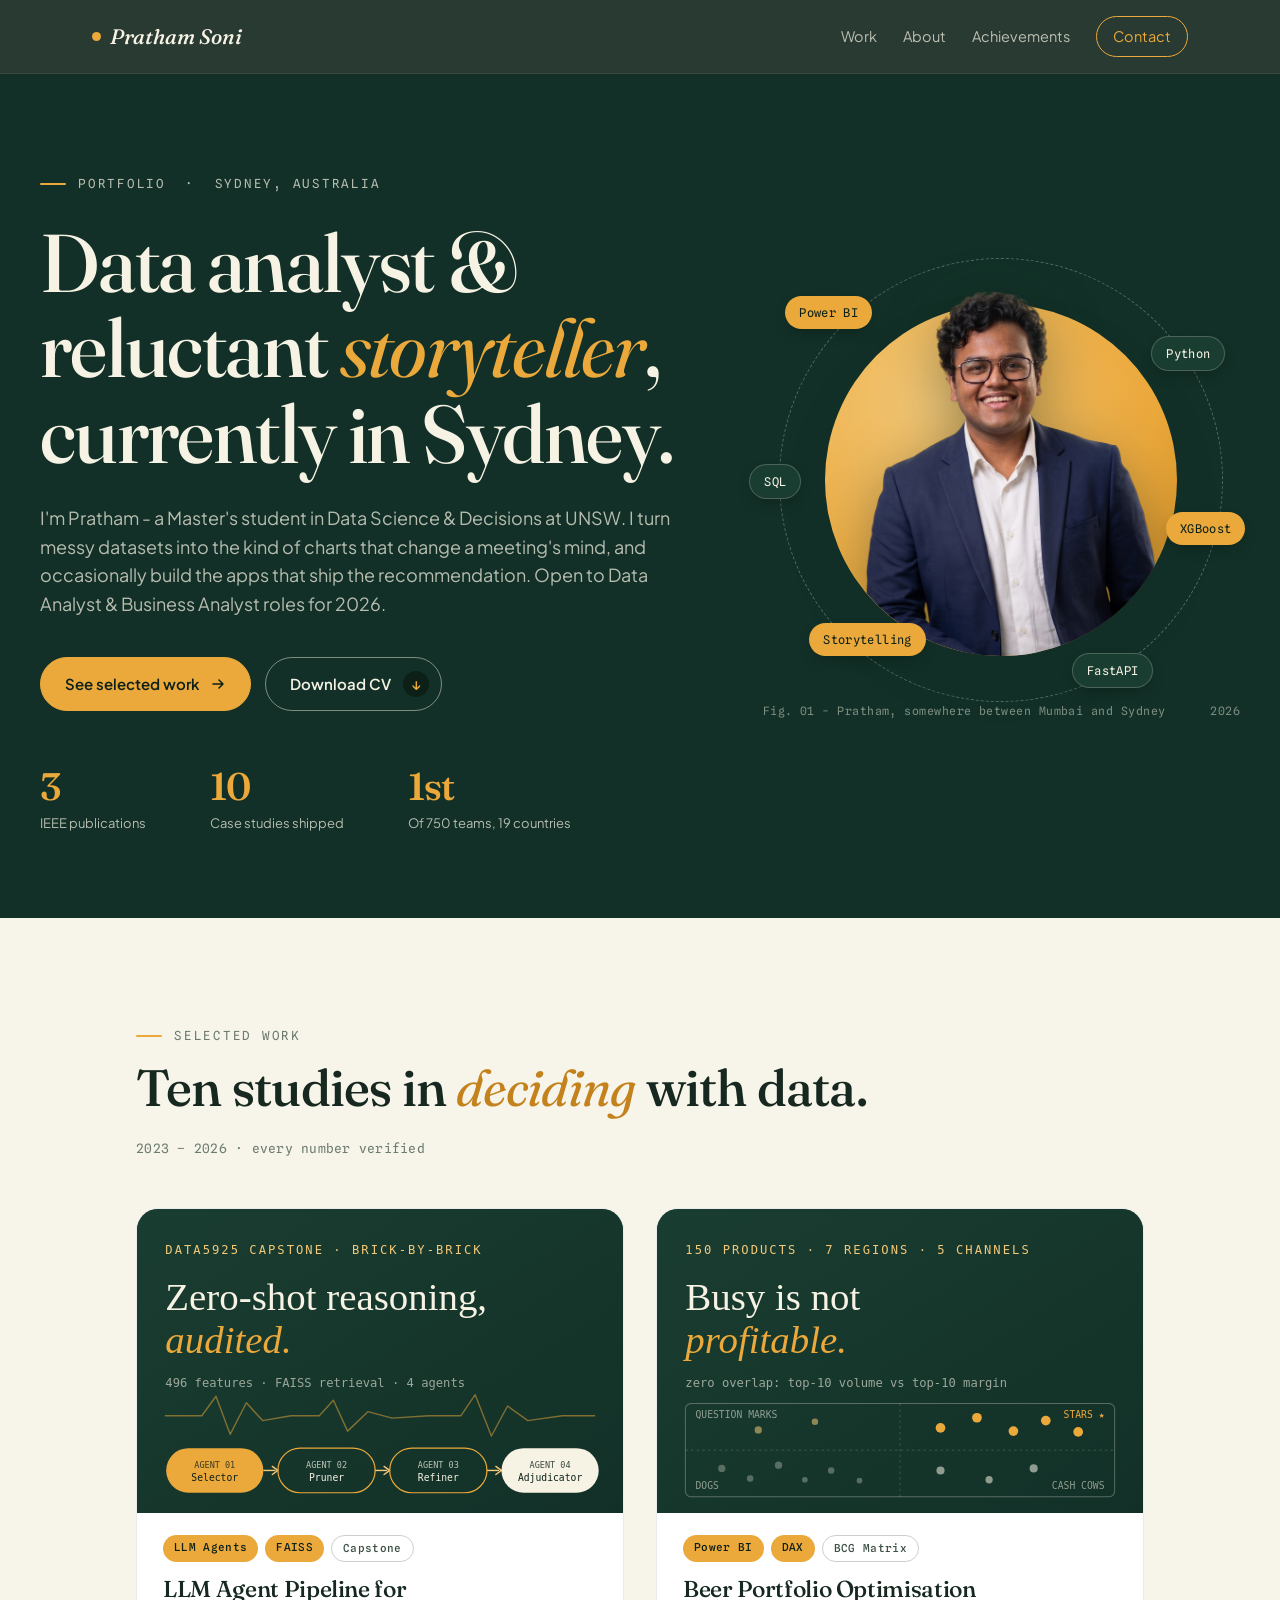
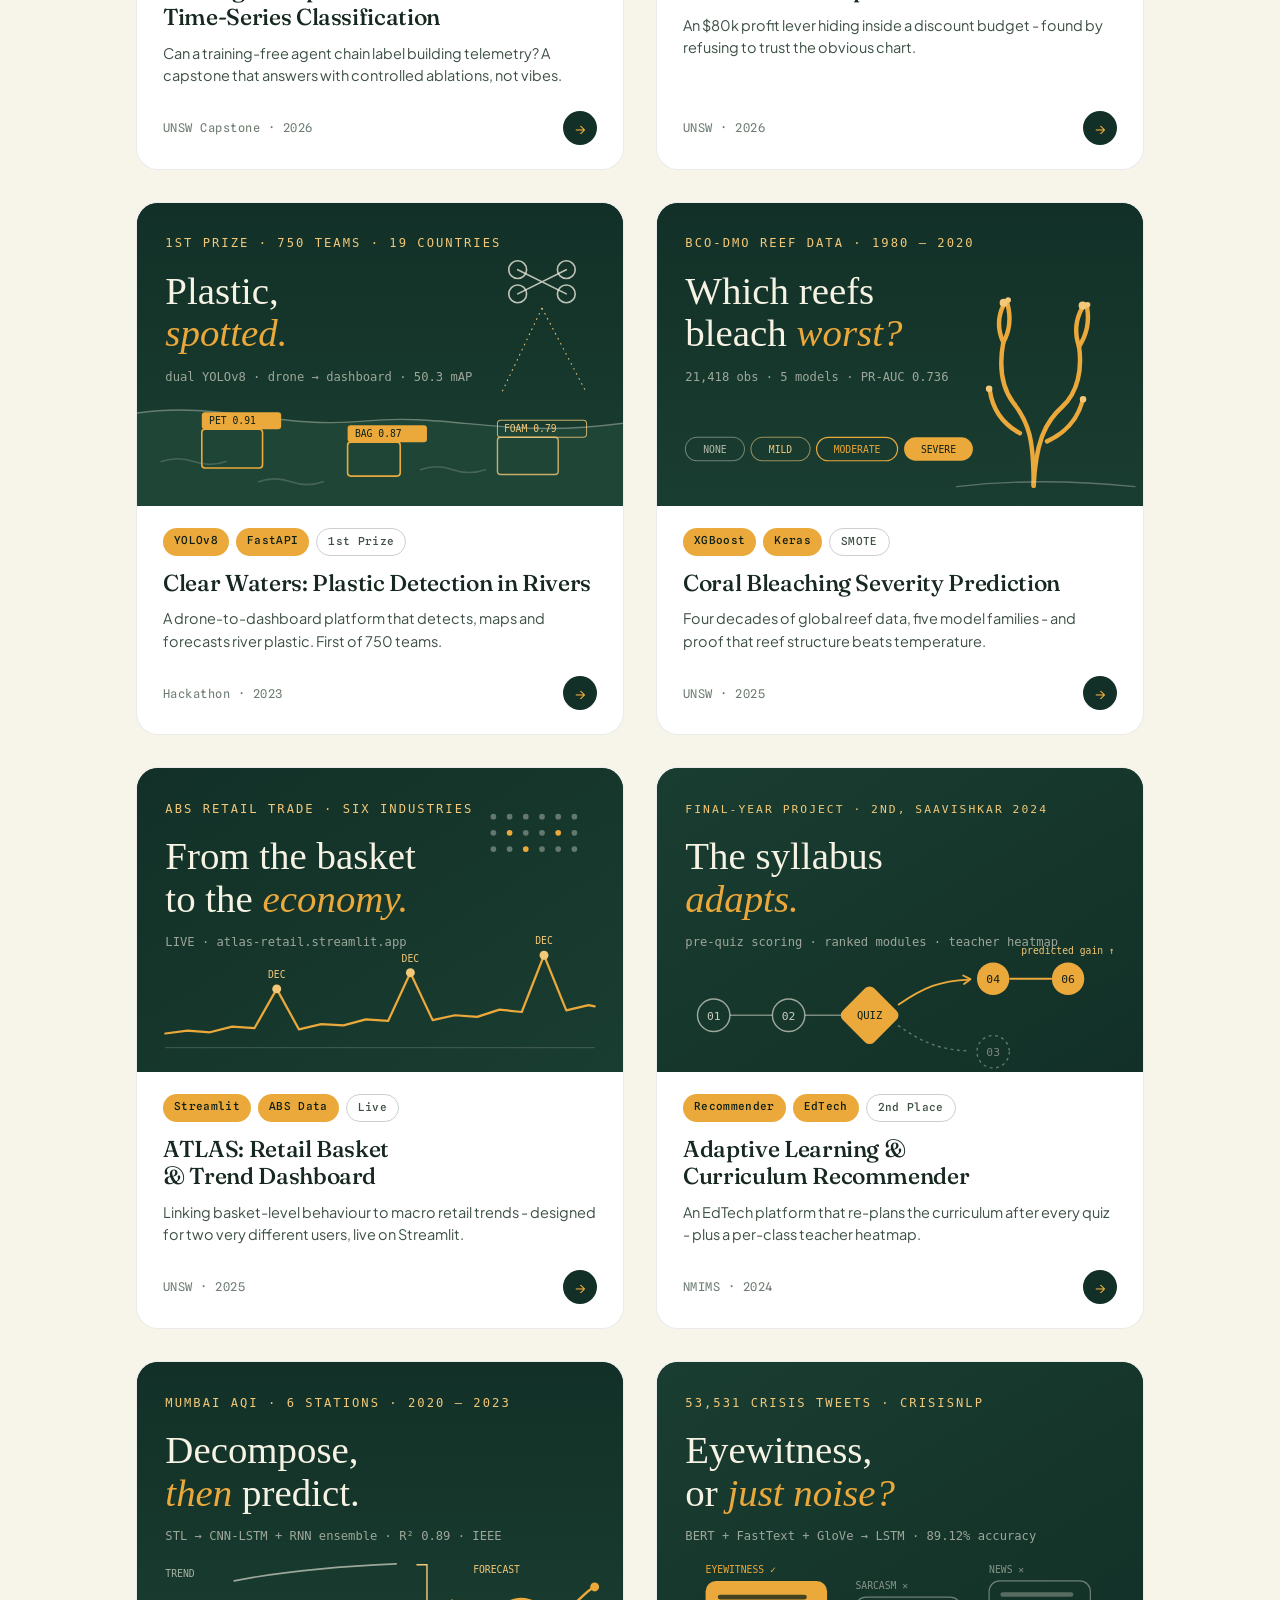
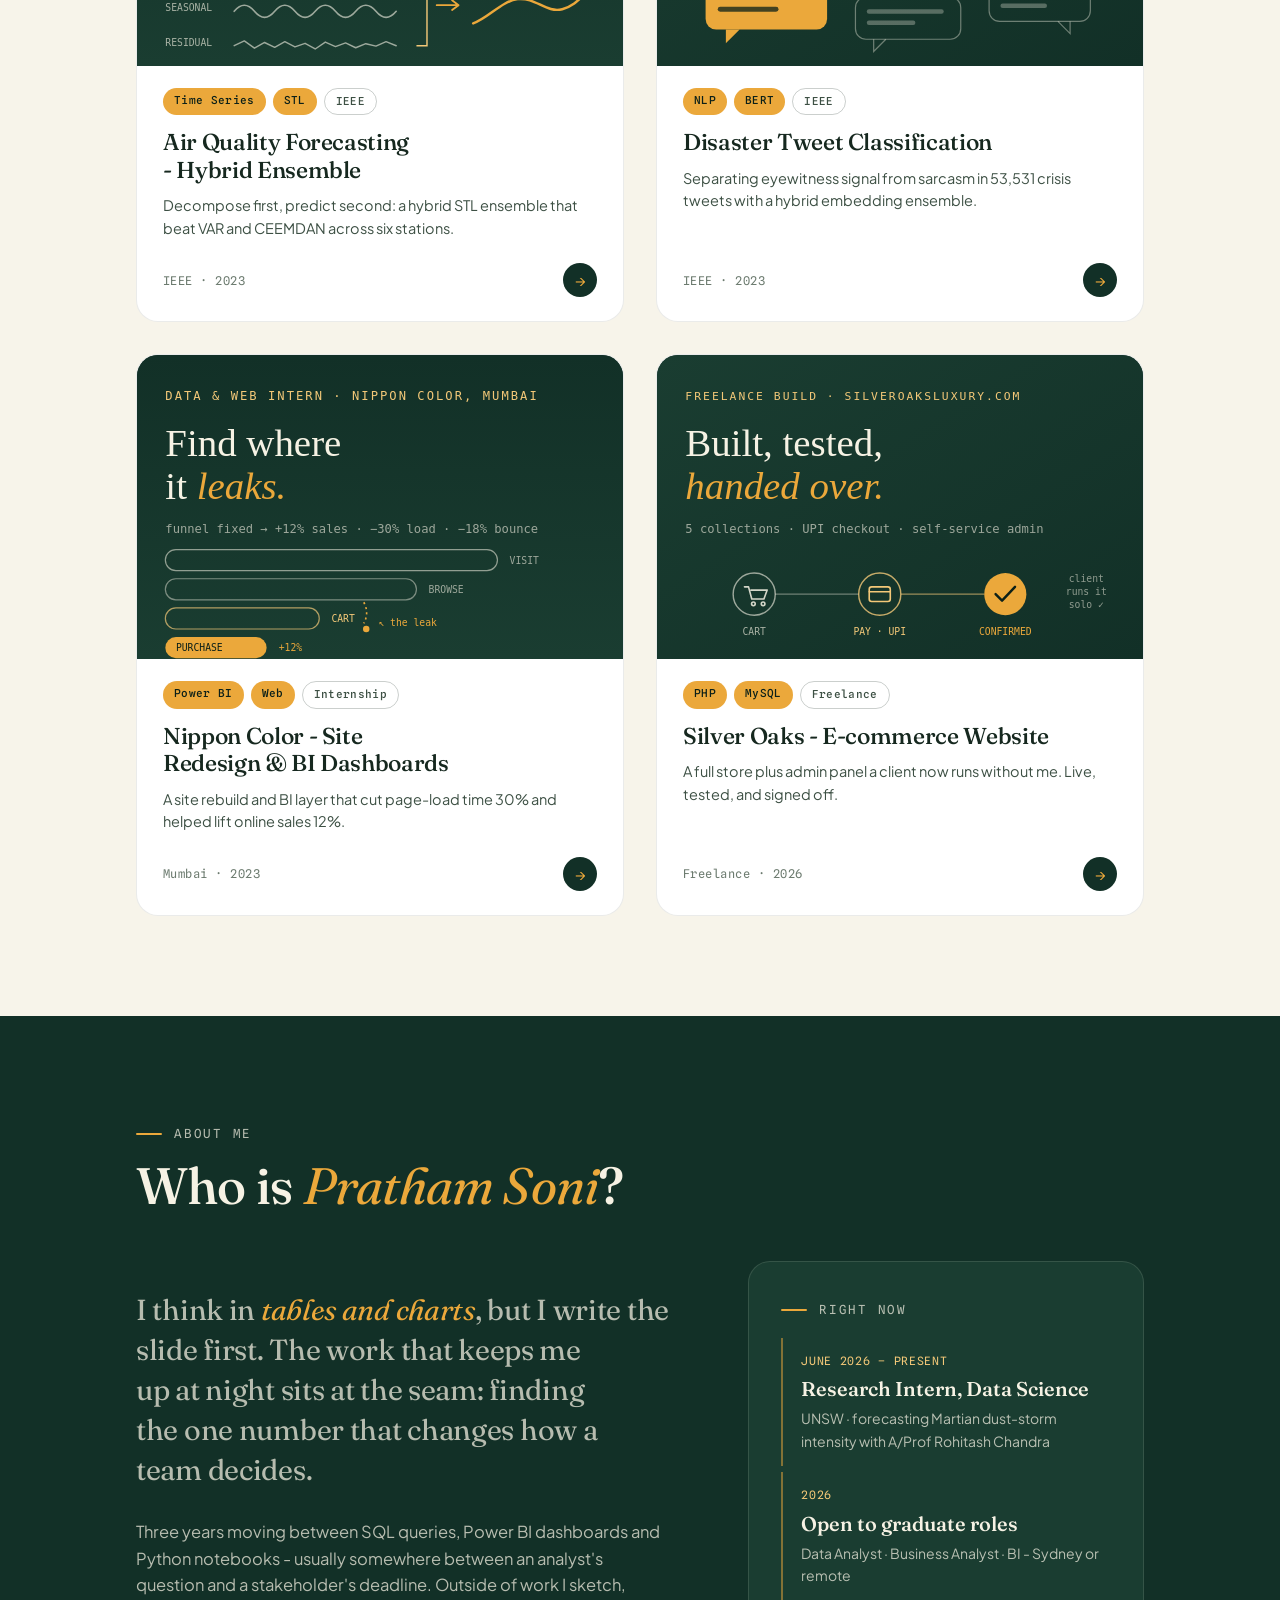
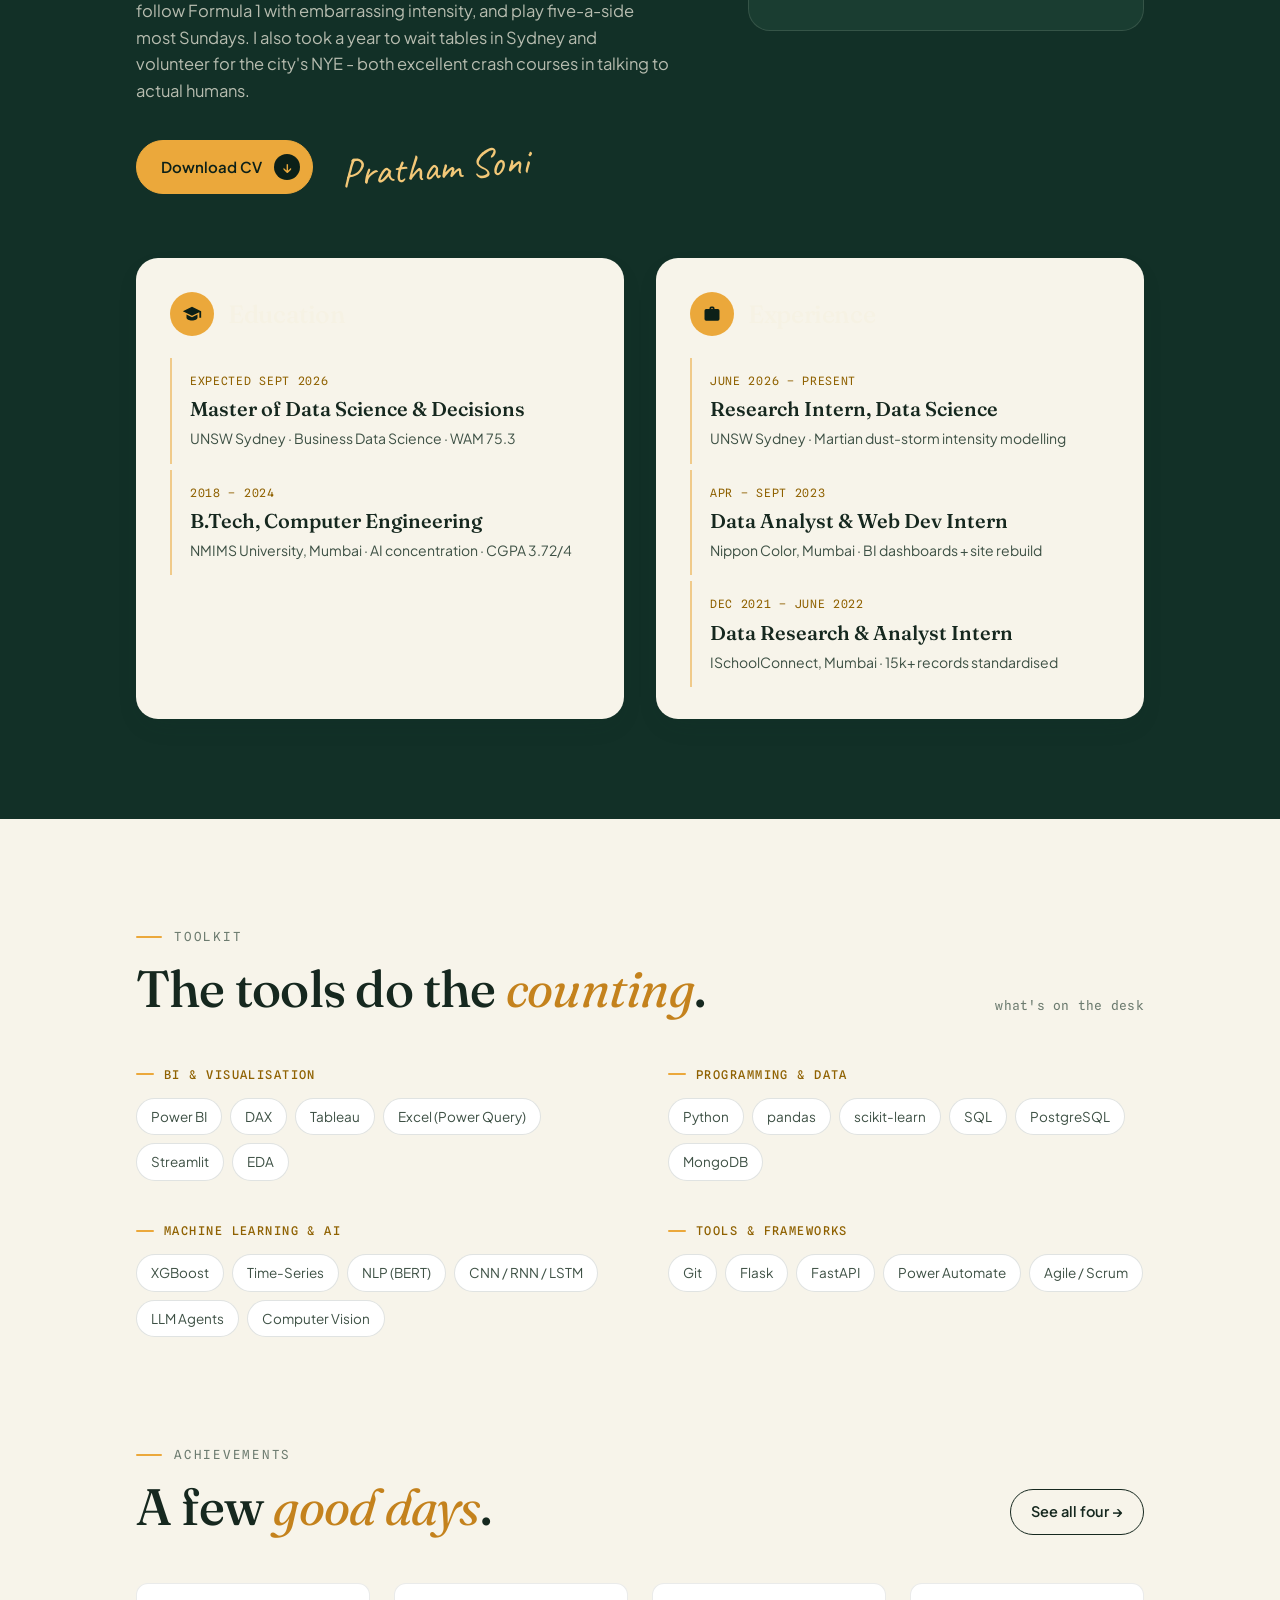
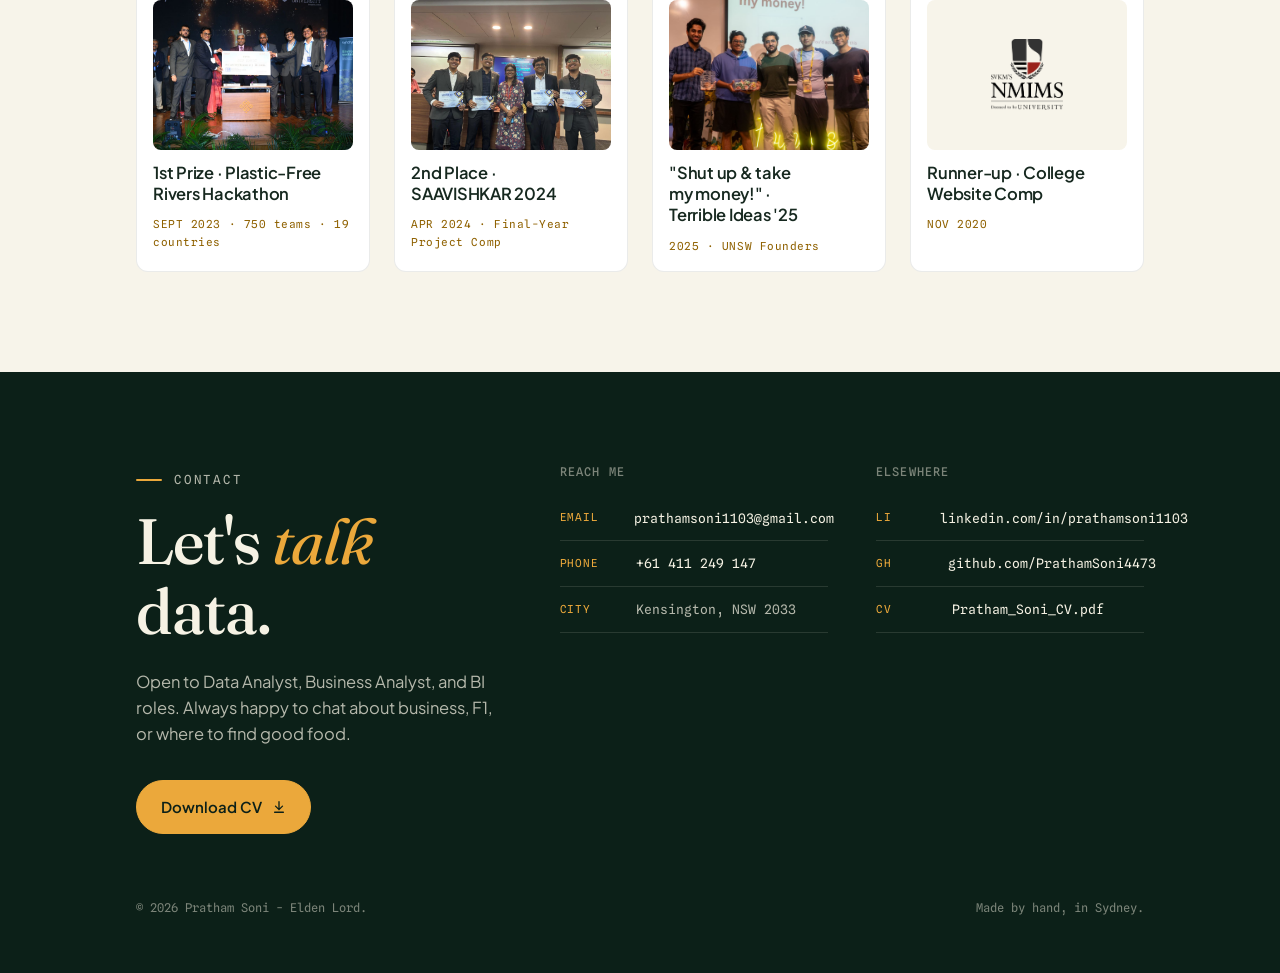
==== commit 882c9b52: "Redesign to Evergreen Ledger theme; add 3 projects and polish pass - New forest-green + amber-gold d" ====
--- a/index.html
+++ b/index.html
@@ -4,262 +4,384 @@
 <meta charset="UTF-8" />
 <meta name="viewport" content="width=device-width, initial-scale=1.0" />
 <title>Pratham Soni - Data &amp; Decisions</title>
+<meta name="description" content="Portfolio of Pratham Soni - data analyst and Master of Data Science & Decisions student at UNSW Sydney. Ten case studies across analytics, machine learning and BI." />
+<meta name="theme-color" content="#0C2018" />
+<link rel="icon" type="image/svg+xml" href="favicon.svg" />
+<meta property="og:type" content="website" />
+<meta property="og:title" content="Pratham Soni - Data &amp; Decisions" />
+<meta property="og:description" content="Portfolio of Pratham Soni - data analyst and Master of Data Science & Decisions student at UNSW Sydney. Ten case studies across analytics, machine learning and BI." />
+<meta property="og:image" content="https://prathamsoni4473.github.io/assets/Projects/hero1.png" />
+<meta name="twitter:card" content="summary_large_image" />
 <link rel="preconnect" href="https://fonts.googleapis.com">
 <link rel="preconnect" href="https://fonts.gstatic.com" crossorigin>
-<link href="https://fonts.googleapis.com/css2?family=Newsreader:ital,opsz,wght@0,6..72,400;0,6..72,500;0,6..72,600;1,6..72,400;1,6..72,500&family=Geist:wght@300;400;500;600&family=JetBrains+Mono:wght@400;500&display=swap" rel="stylesheet">
-<link rel="stylesheet" href="styles.css">
+<link href="https://fonts.googleapis.com/css2?family=Fraunces:ital,opsz,wght@0,9..144,300..700;1,9..144,300..700&family=Plus+Jakarta+Sans:wght@300..800&family=Spline+Sans+Mono:wght@400;500&family=Caveat:wght@500&display=swap" rel="stylesheet">
+<link rel="stylesheet" href="styles.css?v=2">
 </head>
 <body data-screen-label="01 Landing">
+<a class="skip-link" href="#main">Skip to content</a>
 
 <!-- Navigation -->
-<nav class="nav">
+<nav class="nav" aria-label="Primary">
   <div class="nav-inner">
     <a href="index.html" class="nav-mark"><span class="dot"></span> Pratham Soni</a>
     <div class="nav-links">
       <a href="#work">Work</a>
       <a href="#about">About</a>
       <a href="achievements.html">Achievements</a>
-      <a href="#contact">Contact</a>
+      <a href="#contact" class="nav-cta">Contact</a>
     </div>
   </div>
 </nav>
 
 <!-- Hero -->
-<header class="shell hero">
-  <div class="reveal">
-    <div class="hero-eyebrow mono">PORTFOLIO &nbsp;·&nbsp; SYDNEY, AUSTRALIA</div>
-    <h1>
-      Data analyst &amp;<br/>
-      reluctant <span class="ink squiggle">storyteller</span>,<br/>
-      currently in Sydney.
-    </h1>
-    <p class="hero-sub">
-      I'm Pratham - a Master's student in Data Science &amp; Decisions at UNSW. I turn
-      messy datasets into the kind of charts that change a meeting's mind, and
-      occasionally build the apps that ship the recommendation. Open to
-      Data Analyst &amp; Business Analyst roles for 2026.
-    </p>
-    <div class="hero-cta">
-      <a href="#work" class="btn btn-accent">See selected work
-        <svg width="16" height="16" viewBox="0 0 16 16" fill="none"><path d="M3 8h10M9 4l4 4-4 4" stroke="currentColor" stroke-width="1.5" stroke-linecap="round" stroke-linejoin="round"/></svg>
-      </a>
-      <a href="uploads/Resume_PS_Updated.pdf" class="btn btn-ghost" download>Download résumé (PDF)</a>
-    </div>
-  </div>
-
-  <div class="reveal delay-2">
-    <div class="portrait">
-      <img src="/assets/Projects/hero1.png" alt="Pratham, somewhere between Mumbai and Sydney" style="width: 100%; height: 100%; object-fit: cover; border-radius: 6px;">
-      <div class="portrait-tape"></div>
-    </div>
-    <div class="mono" style="margin-top:14px; color:var(--ink-3); display:flex; justify-content:space-between;">
-      <span>Fig. 01 - Pratham, somewhere between Mumbai and Sydney</span>
-      <span>2026</span>
-    </div>
-  </div>
-</header>
+<div class="band band-dark" style="padding-top: 0; padding-bottom: 0;">
+  <header id="main" class="shell hero">
+    <div class="reveal">
+      <div class="eyebrow">Portfolio &nbsp;·&nbsp; Sydney, Australia</div>
+      <h1 style="margin-top: 26px;">
+        Data analyst &amp;<br/>
+        reluctant <span class="h-accent">storyteller</span>,<br/>
+        currently in Sydney.
+      </h1>
+      <p class="hero-sub">
+        I'm Pratham - a Master's student in Data Science &amp; Decisions at UNSW. I turn
+        messy datasets into the kind of charts that change a meeting's mind, and
+        occasionally build the apps that ship the recommendation. Open to
+        Data Analyst &amp; Business Analyst roles for 2026.
+      </p>
+      <div class="hero-cta">
+        <a href="#work" class="btn btn-accent">See selected work
+          <svg width="16" height="16" viewBox="0 0 16 16" fill="none"><path d="M3 8h10M9 4l4 4-4 4" stroke="currentColor" stroke-width="1.5" stroke-linecap="round" stroke-linejoin="round"/></svg>
+        </a>
+        <a href="uploads/Pratham_Soni_CV.pdf" class="btn btn-ghost" download>Download CV <span class="chip">↓</span></a>
+      </div>
+
+      <div class="stats-row">
+        <div class="stat-b"><div class="n">3</div><div class="l">IEEE publications</div></div>
+        <div class="stat-b"><div class="n">10</div><div class="l">Case studies shipped</div></div>
+        <div class="stat-b"><div class="n">1st</div><div class="l">Of 750 teams, 19 countries</div></div>
+      </div>
+    </div>
+
+    <div class="reveal delay-2">
+      <div class="orbit">
+        <svg width="0" height="0" style="position:absolute" aria-hidden="true">
+          <defs>
+            <clipPath id="orbitClip" clipPathUnits="objectBoundingBox">
+              <path d="M 0.06,0 H 0.94 V 0.5902 A 0.44,0.3607 0 0 1 0.06,0.5902 Z"/>
+            </clipPath>
+          </defs>
+        </svg>
+        <img src="assets/Projects/hero1-NoBg.png" alt="Pratham, somewhere between Mumbai and Sydney" fetchpriority="high" decoding="async">
+        <div class="orbit-pills" aria-hidden="true">
+          <span class="opill" style="top: 4%; left: -4%; --tilt: -5deg; animation-delay: 0s;">Power BI</span>
+          <span class="opill alt" style="top: 14%; right: -6%; --tilt: 4deg; animation-delay: -1.6s;">Python</span>
+          <span class="opill alt" style="top: 46%; left: -13%; --tilt: -3deg; animation-delay: -3.1s;">SQL</span>
+          <span class="opill" style="top: 58%; right: -11%; --tilt: 5deg; animation-delay: -2.2s;">XGBoost</span>
+          <span class="opill" style="bottom: 6%; left: 2%; --tilt: 3deg; animation-delay: -4.4s;">Storytelling</span>
+          <span class="opill alt" style="bottom: -2%; right: 12%; --tilt: -4deg; animation-delay: -0.9s;">FastAPI</span>
+        </div>
+      </div>
+      <div class="fig-caption">
+        <span>Fig. 01 - Pratham, somewhere between Mumbai and Sydney</span>
+        <span>2026</span>
+      </div>
+    </div>
+  </header>
+</div>
 
 <!-- Selected Work -->
-<section id="work" class="section shell">
-  <div class="section-head reveal">
-    <div class="section-title-row">
-      <span class="section-num">§ 01 - Selected Work</span>
-    </div>
-      <span class="section-link">7 case studies / 2023 – 2026</span>
-  </div>
-
-  <div class="project-list reveal">
-    <a href="projects/beer-portfolio.html" class="project-row">
-      <span class="project-num">01</span>
-      <span class="project-title">Beer Portfolio Optimisation</span>
-      <span class="project-tags">
-        <span class="tag">Power BI</span><span class="tag">DAX</span><span class="tag">BCG Matrix</span>
-      </span>
-      <span class="project-year">UNSW · 2026</span>
-      <span class="project-arrow"></span>
-    </a>
-    <a href="projects/clear-waters.html" class="project-row">
-      <span class="project-num">02</span>
-      <span class="project-title">Clear Waters: Plastic Detection in Rivers</span>
-      <span class="project-tags">
-        <span class="tag">FastAPI</span><span class="tag">Computer Vision</span><span class="tag">Mobile</span>
-      </span>
-      <span class="project-year">Hackathon · 2023</span>
-      <span class="project-arrow"></span>
-    </a>
-    <a href="projects/adaptive-learning.html" class="project-row">
-      <span class="project-num">03</span>
-      <span class="project-title">Adaptive Learning &amp; Curriculum Recommender</span>
-      <span class="project-tags">
-        <span class="tag">EdTech</span><span class="tag">Recommender</span><span class="tag">Full-stack</span>
-      </span>
-      <span class="project-year">Capstone · 2024</span>
-      <span class="project-arrow"></span>
-    </a>
-    <a href="projects/air-quality.html" class="project-row">
-      <span class="project-num">04</span>
-      <span class="project-title">Air Quality Forecasting - Hybrid Ensemble</span>
-      <span class="project-tags">
-        <span class="tag">Time Series</span><span class="tag">STL</span><span class="tag">Ensemble</span>
-      </span>
-      <span class="project-year">2023</span>
-      <span class="project-arrow"></span>
-    </a>
-    <a href="projects/disaster-tweets.html" class="project-row">
-      <span class="project-num">05</span>
-      <span class="project-title">Disaster Tweet Classification with Deep Learning</span>
-      <span class="project-tags">
-        <span class="tag">NLP</span><span class="tag">BERT</span><span class="tag">LSTM</span>
-      </span>
-      <span class="project-year">2023</span>
-      <span class="project-arrow"></span>
-    </a>
-    <a href="projects/nippon-color.html" class="project-row">
-      <span class="project-num">06</span>
-      <span class="project-title">Nippon Color - Site Redesign &amp; BI Dashboards</span>
-      <span class="project-tags">
-        <span class="tag">Power BI</span><span class="tag">Web</span><span class="tag">Internship</span>
-      </span>
-      <span class="project-year">Mumbai · 2023</span>
-      <span class="project-arrow"></span>
-    </a>
-    <a href="projects/silver-oaks.html" class="project-row">
-      <span class="project-num">07</span>
-      <span class="project-title">Silver Oaks - E-commerce Website</span>
-      <span class="project-tags">
-        <span class="tag">PHP</span><span class="tag">MySQL</span><span class="tag">Freelance</span>
-      </span>
-      <span class="project-year">2026</span>
-      <span class="project-arrow"></span>
-    </a>
+<section id="work" class="band band-light">
+  <div class="shell">
+    <div class="sec-head reveal">
+      <div>
+        <div class="eyebrow">Selected Work</div>
+        <h2>Ten studies in <span class="h-accent">deciding</span> with data.</h2>
+      </div>
+      <span class="mono" style="color: var(--ink-3);">2023 – 2026 · every number verified</span>
+    </div>
+
+    <div class="p-grid">
+      <a href="projects/llm-agent-pipeline.html" class="p-card reveal">
+        <div class="p-cover"><img src="assets/Projects/llm-pipeline-cover.svg" alt="Four-agent LLM pipeline architecture" loading="lazy" decoding="async"></div>
+        <div class="p-body">
+          <div class="p-tags"><span class="ptag">LLM Agents</span><span class="ptag">FAISS</span><span class="ptag ghost">Capstone</span></div>
+          <h3>LLM Agent Pipeline for Time-Series Classification</h3>
+          <p class="p-blurb">Can a training-free agent chain label building telemetry? A capstone that answers with controlled ablations, not vibes.</p>
+          <div class="p-foot"><span class="p-meta">UNSW Capstone · 2026</span><span class="p-go">→</span></div>
+        </div>
+      </a>
+
+      <a href="projects/beer-portfolio.html" class="p-card reveal delay-1">
+        <div class="p-cover"><img src="assets/Projects/beer-cover.svg" alt="BCG matrix: busy is not profitable" loading="lazy" decoding="async"></div>
+        <div class="p-body">
+          <div class="p-tags"><span class="ptag">Power BI</span><span class="ptag">DAX</span><span class="ptag ghost">BCG Matrix</span></div>
+          <h3>Beer Portfolio Optimisation</h3>
+          <p class="p-blurb">An $80k profit lever hiding inside a discount budget - found by refusing to trust the obvious chart.</p>
+          <div class="p-foot"><span class="p-meta">UNSW · 2026</span><span class="p-go">→</span></div>
+        </div>
+      </a>
+
+      <a href="projects/clear-waters.html" class="p-card reveal">
+        <div class="p-cover"><img src="assets/Projects/clearwaters-cover.svg" alt="Drone detection boxes over a river" loading="lazy" decoding="async"></div>
+        <div class="p-body">
+          <div class="p-tags"><span class="ptag">YOLOv8</span><span class="ptag">FastAPI</span><span class="ptag ghost">1st Prize</span></div>
+          <h3>Clear Waters: Plastic Detection in Rivers</h3>
+          <p class="p-blurb">A drone-to-dashboard platform that detects, maps and forecasts river plastic. First of 750 teams.</p>
+          <div class="p-foot"><span class="p-meta">Hackathon · 2023</span><span class="p-go">→</span></div>
+        </div>
+      </a>
+
+      <a href="projects/coral-bleaching.html" class="p-card reveal delay-1">
+        <div class="p-cover"><img src="assets/Projects/coral-cover.svg" alt="Coral bleaching severity prediction" loading="lazy" decoding="async"></div>
+        <div class="p-body">
+          <div class="p-tags"><span class="ptag">XGBoost</span><span class="ptag">Keras</span><span class="ptag ghost">SMOTE</span></div>
+          <h3>Coral Bleaching Severity Prediction</h3>
+          <p class="p-blurb">Four decades of global reef data, five model families - and proof that reef structure beats temperature.</p>
+          <div class="p-foot"><span class="p-meta">UNSW · 2025</span><span class="p-go">→</span></div>
+        </div>
+      </a>
+
+      <a href="projects/atlas-retail.html" class="p-card reveal">
+        <div class="p-cover"><img src="assets/Projects/atlas-cover.svg" alt="ATLAS retail dashboard" loading="lazy" decoding="async"></div>
+        <div class="p-body">
+          <div class="p-tags"><span class="ptag">Streamlit</span><span class="ptag">ABS Data</span><span class="ptag ghost">Live</span></div>
+          <h3>ATLAS: Retail Basket &amp; Trend Dashboard</h3>
+          <p class="p-blurb">Linking basket-level behaviour to macro retail trends - designed for two very different users, live on Streamlit.</p>
+          <div class="p-foot"><span class="p-meta">UNSW · 2025</span><span class="p-go">→</span></div>
+        </div>
+      </a>
+
+      <a href="projects/adaptive-learning.html" class="p-card reveal delay-1">
+        <div class="p-cover"><img src="assets/Projects/adaptive-cover.svg" alt="Learning path that re-routes after a quiz" loading="lazy" decoding="async"></div>
+        <div class="p-body">
+          <div class="p-tags"><span class="ptag">Recommender</span><span class="ptag">EdTech</span><span class="ptag ghost">2nd Place</span></div>
+          <h3>Adaptive Learning &amp; Curriculum Recommender</h3>
+          <p class="p-blurb">An EdTech platform that re-plans the curriculum after every quiz - plus a per-class teacher heatmap.</p>
+          <div class="p-foot"><span class="p-meta">NMIMS · 2024</span><span class="p-go">→</span></div>
+        </div>
+      </a>
+
+      <a href="projects/air-quality.html" class="p-card reveal">
+        <div class="p-cover"><img src="assets/Projects/aqi-cover.svg" alt="STL decomposition: trend, seasonal, residual, forecast" loading="lazy" decoding="async"></div>
+        <div class="p-body">
+          <div class="p-tags"><span class="ptag">Time Series</span><span class="ptag">STL</span><span class="ptag ghost">IEEE</span></div>
+          <h3>Air Quality Forecasting - Hybrid Ensemble</h3>
+          <p class="p-blurb">Decompose first, predict second: a hybrid STL ensemble that beat VAR and CEEMDAN across six stations.</p>
+          <div class="p-foot"><span class="p-meta">IEEE · 2023</span><span class="p-go">→</span></div>
+        </div>
+      </a>
+
+      <a href="projects/disaster-tweets.html" class="p-card reveal delay-1">
+        <div class="p-cover"><img src="assets/Projects/disaster-cover.svg" alt="Speech bubbles: eyewitness kept, sarcasm and news filtered" loading="lazy" decoding="async"></div>
+        <div class="p-body">
+          <div class="p-tags"><span class="ptag">NLP</span><span class="ptag">BERT</span><span class="ptag ghost">IEEE</span></div>
+          <h3>Disaster Tweet Classification</h3>
+          <p class="p-blurb">Separating eyewitness signal from sarcasm in 53,531 crisis tweets with a hybrid embedding ensemble.</p>
+          <div class="p-foot"><span class="p-meta">IEEE · 2023</span><span class="p-go">→</span></div>
+        </div>
+      </a>
+
+      <a href="projects/nippon-color.html" class="p-card reveal">
+        <div class="p-cover"><img src="assets/Projects/nippon-cover.svg" alt="Conversion funnel with the leak found and fixed" loading="lazy" decoding="async"></div>
+        <div class="p-body">
+          <div class="p-tags"><span class="ptag">Power BI</span><span class="ptag">Web</span><span class="ptag ghost">Internship</span></div>
+          <h3>Nippon Color - Site Redesign &amp; BI Dashboards</h3>
+          <p class="p-blurb">A site rebuild and BI layer that cut page-load time 30% and helped lift online sales 12%.</p>
+          <div class="p-foot"><span class="p-meta">Mumbai · 2023</span><span class="p-go">→</span></div>
+        </div>
+      </a>
+
+      <a href="projects/silver-oaks.html" class="p-card reveal delay-1">
+        <div class="p-cover"><img src="assets/Projects/silveroaks-cover.svg" alt="Checkout flow: cart, UPI payment, confirmed" loading="lazy" decoding="async"></div>
+        <div class="p-body">
+          <div class="p-tags"><span class="ptag">PHP</span><span class="ptag">MySQL</span><span class="ptag ghost">Freelance</span></div>
+          <h3>Silver Oaks - E-commerce Website</h3>
+          <p class="p-blurb">A full store plus admin panel a client now runs without me. Live, tested, and signed off.</p>
+          <div class="p-foot"><span class="p-meta">Freelance · 2026</span><span class="p-go">→</span></div>
+        </div>
+      </a>
+    </div>
   </div>
 </section>
 
-<!-- About strip -->
-<section id="about" class="section shell">
-  <div class="section-head reveal">
-    <div class="section-title-row">
-      <span class="section-num">§ 02 - About</span>
-    </div>
-    <span class="section-link">a quick sketch</span>
-  </div>
-
-  <div class="about-strip">
-    <div class="reveal">
-      <div class="about-meta">EDUCATION</div>
-      <p style="margin-top:10px;">
-        <strong>Master of Data Science &amp; Decisions</strong><br/>
-        UNSW, Kensington · Expected 2026<br/>
-        WAM 75.3 / Concentration: Business Data Science
-      </p>
-      <p style="margin-top:14px;">
-        <strong>B.Tech in Computer Engineering</strong><br/>
-        NMIMS University, Mumbai · 2018 – 2024<br/>
-        CGPA 3.72 / Concentration: Artificial Intelligence
-      </p>
-      <div class="about-meta" style="margin-top:28px;">WORK EXPERIENCE</div>
-      <p style="margin-top:10px;">
-        <strong>Data Analyst &amp; Web Dev Intern</strong> · Nippon Color, Mumbai<br/>
-        Apr 2023 – Sept 2023
-      </p>
-      <p style="margin-top:14px;">
-        <strong>Data Research &amp; Analyst Intern</strong> · ISchoolConnect, Mumbai<br/>
-        Dec 2021 – June 2022
-      </p>
-    </div>
-    <div class="reveal delay-1">
-      <p class="about-lede">
-        I think in <em>tables and charts</em>, but I write the slide first.
-        I've spent the last three years moving between SQL queries, Power BI dashboards,
-        and Python notebooks - usually somewhere between an analyst's question and a
-        stakeholder's deadline. The work that keeps me up at night sits at the seam:
-        finding the one number that changes how a team decides.
-      </p>
-      <p style="margin-top:24px; max-width:60ch;">
-        Outside of work I sketch, follow Formula 1 with embarrassing intensity, and
-        play five-a-side soccer most Sundays. Also took a year off the analyst track
-        to wait tables in Sydney and volunteer for the city's NYE - both excellent
-        crash courses in talking to actual humans.
-      </p>
+<!-- About -->
+<section id="about" class="band band-dark">
+  <div class="shell">
+    <div class="sec-head reveal">
+      <div>
+        <div class="eyebrow">About Me</div>
+        <h2>Who is <span class="h-accent">Pratham Soni</span>?</h2>
+      </div>
+    </div>
+
+    <div class="about-grid">
+      <div class="reveal">
+        <p class="about-lede">
+          I think in <em>tables and charts</em>, but I write the slide first.
+          The work that keeps me up at night sits at the seam: finding the one
+          number that changes how a team decides.
+        </p>
+        <p style="margin-top: 24px; max-width: 60ch;">
+          Three years moving between SQL queries, Power BI dashboards and Python
+          notebooks - usually somewhere between an analyst's question and a
+          stakeholder's deadline. Outside of work I sketch, follow Formula 1 with
+          embarrassing intensity, and play five-a-side most Sundays. I also took a
+          year to wait tables in Sydney and volunteer for the city's NYE - both
+          excellent crash courses in talking to actual humans.
+        </p>
+        <div style="margin-top: 36px; display: flex; align-items: center; gap: 28px; flex-wrap: wrap;">
+          <a href="uploads/Pratham_Soni_CV.pdf" class="btn btn-accent" download>Download CV <span class="chip">↓</span></a>
+          <span class="sig">Pratham Soni</span>
+        </div>
+      </div>
+
+      <div class="reveal delay-1">
+        <div style="background: var(--forest-800); border: 1px solid rgba(246,242,228,.12); border-radius: var(--radius); padding: 30px 32px;">
+          <div class="eyebrow" style="margin-bottom: 18px;">Right Now</div>
+          <div class="j-item" style="border-color: rgba(235,168,59,.5);">
+            <div class="when" style="color: var(--gold-soft);">JUNE 2026 – PRESENT</div>
+            <div class="what" style="color: var(--milk);">Research Intern, Data Science</div>
+            <div class="where" style="color: var(--milk-2);">UNSW · forecasting Martian dust-storm intensity with A/Prof Rohitash Chandra</div>
+          </div>
+          <div class="j-item" style="border-color: rgba(235,168,59,.5); margin-bottom: 0;">
+            <div class="when" style="color: var(--gold-soft);">2026</div>
+            <div class="what" style="color: var(--milk);">Open to graduate roles</div>
+            <div class="where" style="color: var(--milk-2);">Data Analyst · Business Analyst · BI - Sydney or remote</div>
+          </div>
+        </div>
+      </div>
+    </div>
+
+    <!-- Journey -->
+    <div class="journey">
+      <div class="j-card reveal">
+        <div class="j-head">
+          <span class="j-ico" aria-hidden="true">
+            <svg width="22" height="22" viewBox="0 0 24 24" fill="none"><path d="M12 4 2 9l10 5 8-4v6h2V9L12 4z" fill="currentColor"/><path d="M6 12.5V16c0 1.6 2.7 3 6 3s6-1.4 6-3v-3.5l-6 3-6-3z" fill="currentColor"/></svg>
+          </span>
+          <h3>Education</h3>
+        </div>
+        <div class="j-item">
+          <div class="when">EXPECTED SEPT 2026</div>
+          <div class="what">Master of Data Science &amp; Decisions</div>
+          <div class="where">UNSW Sydney · Business Data Science · WAM 75.3</div>
+        </div>
+        <div class="j-item">
+          <div class="when">2018 – 2024</div>
+          <div class="what">B.Tech, Computer Engineering</div>
+          <div class="where">NMIMS University, Mumbai · AI concentration · CGPA 3.72/4</div>
+        </div>
+      </div>
+
+      <div class="j-card reveal delay-1">
+        <div class="j-head">
+          <span class="j-ico" aria-hidden="true">
+            <svg width="20" height="20" viewBox="0 0 24 24" fill="none"><path d="M9 6V5a2 2 0 0 1 2-2h2a2 2 0 0 1 2 2v1h4a2 2 0 0 1 2 2v10a2 2 0 0 1-2 2H5a2 2 0 0 1-2-2V8a2 2 0 0 1 2-2h4zm2-1v1h2V5h-2z" fill="currentColor"/></svg>
+          </span>
+          <h3>Experience</h3>
+        </div>
+        <div class="j-item">
+          <div class="when">JUNE 2026 – PRESENT</div>
+          <div class="what">Research Intern, Data Science</div>
+          <div class="where">UNSW Sydney · Martian dust-storm intensity modelling</div>
+        </div>
+        <div class="j-item">
+          <div class="when">APR – SEPT 2023</div>
+          <div class="what">Data Analyst &amp; Web Dev Intern</div>
+          <div class="where">Nippon Color, Mumbai · BI dashboards + site rebuild</div>
+        </div>
+        <div class="j-item">
+          <div class="when">DEC 2021 – JUNE 2022</div>
+          <div class="what">Data Research &amp; Analyst Intern</div>
+          <div class="where">ISchoolConnect, Mumbai · 15k+ records standardised</div>
+        </div>
+      </div>
     </div>
   </div>
 </section>
 
-<!-- Skills -->
-<section class="section shell">
-  <div class="section-head reveal">
-    <div class="section-title-row">
-      <span class="section-num">§ 03 - Toolkit</span>
-    </div>
-    <span class="section-link">what's on the desk</span>
-  </div>
-
-  <div class="skills">
-    <div class="skill-block reveal">
-      <h4>BI &amp; Visualisation</h4>
-      <div class="skill-list">
-        <span class="pill">Power BI</span><span class="pill">DAX</span>
-        <span class="pill">Tableau</span><span class="pill">Excel (Power Query)</span>
-        <span class="pill">EDA</span>
-      </div>
-    </div>
-    <div class="skill-block reveal delay-1">
-      <h4>Programming &amp; Data</h4>
-      <div class="skill-list">
-        <span class="pill">Python</span><span class="pill">pandas</span>
-        <span class="pill">scikit-learn</span><span class="pill">SQL</span>
-        <span class="pill">PostgreSQL</span><span class="pill">MongoDB</span>
-      </div>
-    </div>
-    <div class="skill-block reveal delay-2">
-      <h4>Machine Learning</h4>
-      <div class="skill-list">
-        <span class="pill">Regression</span><span class="pill">Classification</span>
-        <span class="pill">Time-Series</span><span class="pill">NLP</span>
-        <span class="pill">CNN / RNN / LSTM</span>
-      </div>
-    </div>
-    <div class="skill-block reveal delay-3">
-      <h4>Tools &amp; Frameworks</h4>
-      <div class="skill-list">
-        <span class="pill">Git</span><span class="pill">Flask</span>
-        <span class="pill">FastAPI</span><span class="pill">Power Automate</span>
-        <span class="pill">Agile / Scrum</span>
+<!-- Toolkit -->
+<section class="band band-light">
+  <div class="shell">
+    <div class="sec-head reveal">
+      <div>
+        <div class="eyebrow">Toolkit</div>
+        <h2>The tools do the <span class="h-accent">counting</span>.</h2>
+      </div>
+      <span class="mono" style="color: var(--ink-3);">what's on the desk</span>
+    </div>
+
+    <div class="skills">
+      <div class="skill-block reveal">
+        <h4>BI &amp; Visualisation</h4>
+        <div class="skill-list">
+          <span class="pill">Power BI</span><span class="pill">DAX</span>
+          <span class="pill">Tableau</span><span class="pill">Excel (Power Query)</span>
+          <span class="pill">Streamlit</span><span class="pill">EDA</span>
+        </div>
+      </div>
+      <div class="skill-block reveal delay-1">
+        <h4>Programming &amp; Data</h4>
+        <div class="skill-list">
+          <span class="pill">Python</span><span class="pill">pandas</span>
+          <span class="pill">scikit-learn</span><span class="pill">SQL</span>
+          <span class="pill">PostgreSQL</span><span class="pill">MongoDB</span>
+        </div>
+      </div>
+      <div class="skill-block reveal delay-2">
+        <h4>Machine Learning &amp; AI</h4>
+        <div class="skill-list">
+          <span class="pill">XGBoost</span><span class="pill">Time-Series</span>
+          <span class="pill">NLP (BERT)</span><span class="pill">CNN / RNN / LSTM</span>
+          <span class="pill">LLM Agents</span><span class="pill">Computer Vision</span>
+        </div>
+      </div>
+      <div class="skill-block reveal delay-3">
+        <h4>Tools &amp; Frameworks</h4>
+        <div class="skill-list">
+          <span class="pill">Git</span><span class="pill">Flask</span>
+          <span class="pill">FastAPI</span><span class="pill">Power Automate</span>
+          <span class="pill">Agile / Scrum</span>
+        </div>
       </div>
     </div>
   </div>
 </section>
 
 <!-- Achievements teaser -->
-<section class="section shell">
-  <div class="section-head reveal">
-    <div class="section-title-row">
-      <span class="section-num">§ 04 - Achievements</span>
-    </div>
-    <a href="achievements.html" class="section-link">see all four →</a>
-  </div>
-
-  <div class="ach-grid">
-    <a href="achievements.html" class="ach-card reveal">
-      <div class="photo"><img src="assets/achievements/plastic-1.jpg" alt="Plastic-Free Rivers Hackathon - 1st prize cheque"></div>
-      <h4>1st Prize · Plastic-Free Rivers Hackathon</h4>
-      <span class="date">SEPT 2023 · 750 teams · 19 countries</span>
-    </a>
-    <a href="achievements.html" class="ach-card reveal delay-1">
-      <div class="photo"><img src="assets/achievements/saavishkar-1.jpg" alt="SAAVISHKAR 2024 - receiving the 2nd place certificate"></div>
-      <h4>2nd Place · SAAVISHKAR 2024</h4>
-      <span class="date">APR 2024 · CE Dept Final-Year Project Comp</span>
-    </a>
-    <a href="achievements.html" class="ach-card reveal delay-2">
-      <div class="photo"><img src="assets/achievements/terrible-1.jpg" alt="Terrible Ideas Hackathon 2025 - group photo"></div>
-      <h4>"Shut up &amp; take my money!" · Terrible Ideas '25</h4>
-      <span class="date">2025 · UNSW Founders</span>
-    </a>
-    <a href="achievements.html" class="ach-card reveal delay-3">
-      <div class="photo photo-logo"><img src="assets/achievements/nmims-logo.webp" alt="NMIMS University logo"></div>
-      <h4>Runner-up · College Website Comp</h4>
-      <span class="date">NOV 2020</span>
-    </a>
+<section class="band band-light" style="padding-top: 0;">
+  <div class="shell">
+    <div class="sec-head reveal">
+      <div>
+        <div class="eyebrow">Achievements</div>
+        <h2>A few <span class="h-accent">good days</span>.</h2>
+      </div>
+      <a href="achievements.html" class="sec-link">See all four →</a>
+    </div>
+
+    <div class="ach-grid">
+      <a href="achievements.html" class="ach-card reveal">
+        <div class="photo"><img src="assets/achievements/plastic-1.jpg" alt="Plastic-Free Rivers Hackathon - 1st prize cheque" loading="lazy" decoding="async"></div>
+        <h4>1st Prize · Plastic-Free Rivers Hackathon</h4>
+        <span class="date">SEPT 2023 · 750 teams · 19 countries</span>
+      </a>
+      <a href="achievements.html" class="ach-card reveal delay-1">
+        <div class="photo"><img src="assets/achievements/saavishkar-1.jpg" alt="SAAVISHKAR 2024 - receiving the 2nd place certificate" loading="lazy" decoding="async"></div>
+        <h4>2nd Place · SAAVISHKAR 2024</h4>
+        <span class="date">APR 2024 · Final-Year Project Comp</span>
+      </a>
+      <a href="achievements.html" class="ach-card reveal delay-2">
+        <div class="photo"><img src="assets/achievements/terrible-1.jpg" alt="Terrible Ideas Hackathon 2025 - group photo" loading="lazy" decoding="async"></div>
+        <h4>"Shut up &amp; take my money!" · Terrible Ideas '25</h4>
+        <span class="date">2025 · UNSW Founders</span>
+      </a>
+      <a href="achievements.html" class="ach-card reveal delay-3">
+        <div class="photo photo-logo"><img src="assets/achievements/nmims-logo.webp" alt="NMIMS University logo" loading="lazy" decoding="async"></div>
+        <h4>Runner-up · College Website Comp</h4>
+        <span class="date">NOV 2020</span>
+      </a>
+    </div>
   </div>
 </section>
 
@@ -267,20 +389,22 @@
 <footer id="contact" class="footer">
   <div class="shell footer-grid">
     <div class="reveal">
-      <h2>Let's <span class="squiggle"><em class="serif italic" style="color:var(--terracotta-deep);">talk</em></span> data.</h2>
-      <p style="margin-top:24px; max-width:38ch;">
-        Open to Data Analyst, Business Analyst, and BI roles. Always happy to chat about business, F1, or where to find good food.
+      <div class="eyebrow" style="margin-bottom: 16px;">Contact</div>
+      <h2>Let's <span class="h-accent">talk</span> data.</h2>
+      <p style="margin-top: 24px; max-width: 38ch;">
+        Open to Data Analyst, Business Analyst, and BI roles. Always happy to chat
+        about business, F1, or where to find good food.
       </p>
-      <div style="margin-top:32px;">
-        <a href="uploads/Resume_PS_Updated.pdf" class="btn btn-accent" download>
-          Download résumé
+      <div style="margin-top: 32px;">
+        <a href="uploads/Pratham_Soni_CV.pdf" class="btn btn-accent" download>
+          Download CV
           <svg width="14" height="14" viewBox="0 0 16 16" fill="none"><path d="M8 2v9M4 7l4 4 4-4M3 14h10" stroke="currentColor" stroke-width="1.5" stroke-linecap="round" stroke-linejoin="round"/></svg>
         </a>
       </div>
     </div>
 
     <div class="reveal delay-1">
-      <h4 class="mono" style="font-size:12px; letter-spacing:0.1em; color:var(--ink-3); text-transform:uppercase; margin-bottom:14px;">Reach me</h4>
+      <h4 class="footer-k">Reach me</h4>
       <div class="contact-line">
         <span class="label">EMAIL</span>
         <a href="mailto:prathamsoni1103@gmail.com">prathamsoni1103@gmail.com</a>
@@ -296,24 +420,28 @@
     </div>
 
     <div class="reveal delay-2">
-      <h4 class="mono" style="font-size:12px; letter-spacing:0.1em; color:var(--ink-3); text-transform:uppercase; margin-bottom:14px;">Elsewhere</h4>
+      <h4 class="footer-k">Elsewhere</h4>
       <div class="contact-line">
         <span class="label">LI</span>
-        <a href="https://www.linkedin.com/in/prathamsoni1103/" target="_blank" rel="noopener">linkedin.com/in/prathamsoni1103/</a>
+        <a href="https://www.linkedin.com/in/prathamsoni1103/" target="_blank" rel="noopener">linkedin.com/in/prathamsoni1103</a>
+      </div>
+      <div class="contact-line">
+        <span class="label">GH</span>
+        <a href="https://github.com/PrathamSoni4473" target="_blank" rel="noopener">github.com/PrathamSoni4473</a>
       </div>
       <div class="contact-line">
         <span class="label">CV</span>
-        <a href="uploads/Resume_PS_Updated.pdf" download>Resume_PS_Updated.pdf</a>
-      </div>
-    </div>
-  </div>
-
-  <div class="shell" style="margin-top:60px; display:flex; justify-content:space-between; font-family:'JetBrains Mono', monospace; font-size:12px; color:var(--ink-3);">
+        <a href="uploads/Pratham_Soni_CV.pdf" download>Pratham_Soni_CV.pdf</a>
+      </div>
+    </div>
+  </div>
+
+  <div class="shell footer-base">
     <span>© 2026 Pratham Soni - Elden Lord.</span>
     <span>Made by hand, in Sydney.</span>
   </div>
 </footer>
 
-<script src="reveal.js"></script>
+<script src="reveal.js?v=2"></script>
 </body>
 </html>
--- a/styles.css
+++ b/styles.css
@@ -1,18 +1,41 @@
-/* ============ Warm Studio — global styles ============ */
+/* ============ Evergreen Ledger — global styles ============ */
+/* Deep forest green + amber gold. Gold is data-ink: numbers, accents, proof. */
 :root {
-  --paper: #F5EFE3;
-  --paper-2: #EFE7D6;
-  --paper-3: #E7DCC4;
-  --ink: #1F1B16;
-  --ink-2: #3B342A;
-  --ink-3: #6B6258;
-  --terracotta: #C8542B;
-  --terracotta-deep: #A8401D;
-  --sage: #6B7A5A;
-  --ochre: #D4A24C;
-  --rule: #2A241D;
-  --shadow: 0 1px 0 rgba(31,27,22,.06), 0 8px 24px -8px rgba(31,27,22,.18);
-  --shadow-lift: 0 2px 0 rgba(31,27,22,.08), 0 24px 48px -16px rgba(31,27,22,.28);
+  /* primary palette */
+  --forest-950: #0C2018;
+  --forest-900: #123027;
+  --forest-800: #1A3D31;
+  --forest-700: #24503F;
+  --shell: #F7F4EA;
+  --shell-2: #EFEBDC;
+  --shell-3: #E4DFC9;
+  --card: #FFFFFF;
+  --gold: #EBA83B;
+  --gold-soft: #F3C878;
+  --gold-deep: #C4821D;
+  --gold-text: #8F6100;      /* small gold text on light */
+  --milk: #F6F2E4;           /* text on dark */
+  --milk-2: rgba(246, 242, 228, .72);
+  --milk-3: rgba(246, 242, 228, .48);
+  --ink: #16281F;
+  --ink-2: #3D5044;
+  --ink-3: #6C7B6F;
+
+  /* legacy aliases — older pages reference these directly */
+  --paper: var(--shell);
+  --paper-2: var(--shell-2);
+  --paper-3: var(--shell-3);
+  --terracotta: var(--gold);
+  --terracotta-deep: var(--gold-deep);
+  --sage: #5F7A63;
+  --ochre: var(--gold-soft);
+  --rule: #22392E;
+
+  --shadow: 0 1px 0 rgba(18, 48, 39, .05), 0 10px 28px -10px rgba(18, 48, 39, .18);
+  --shadow-lift: 0 2px 0 rgba(18, 48, 39, .06), 0 28px 56px -18px rgba(18, 48, 39, .28);
+
+  --radius: 22px;
+  --radius-sm: 12px;
 }
 
 * {
@@ -29,65 +52,68 @@
 }
 body {
   min-width: 0;
-  overflow-x: hidden;
+  overflow-x: hidden; /* fallback where clip is unsupported */
+  overflow-x: clip;   /* clips without creating a scroll container (keeps sticky nav working) */
   margin: 0;
-  background: var(--paper);
+  background: var(--shell);
   color: var(--ink);
-  font-family: 'Geist', 'Inter', system-ui, sans-serif;
-  font-size: 17px;
-  line-height: 1.55;
+  font-family: 'Plus Jakarta Sans', 'Inter', system-ui, sans-serif;
+  font-size: 16.5px;
+  line-height: 1.6;
   -webkit-font-smoothing: antialiased;
   text-rendering: optimizeLegibility;
-  /* paper grain */
-  background-image:
-    radial-gradient(circle at 20% 30%, rgba(168,64,29,.025) 0, transparent 40%),
-    radial-gradient(circle at 80% 70%, rgba(107,122,90,.03) 0, transparent 40%),
-    url("data:image/svg+xml;utf8,<svg xmlns='http://www.w3.org/2000/svg' width='200' height='200' viewBox='0 0 200 200'><filter id='n'><feTurbulence type='fractalNoise' baseFrequency='0.9' numOctaves='2' stitchTiles='stitch'/><feColorMatrix values='0 0 0 0 0.12 0 0 0 0 0.10 0 0 0 0 0.08 0 0 0 0.04 0'/></filter><rect width='200' height='200' filter='url(%23n)'/></svg>");
-}
-
-body::before {
-  content: '';
-  position: fixed;
-  inset: 0;
-  z-index: -1;
-  pointer-events: none;
-  background:
-    radial-gradient(circle at 18% 16%, rgba(200,84,43,.08), transparent 16%),
-    radial-gradient(circle at 78% 72%, rgba(107,122,90,.06), transparent 18%);
-  opacity: .75;
-  animation: drift 24s ease-in-out infinite;
-}
-
-@keyframes drift {
-  0%, 100% { background-position: 18% 16%, 78% 72%; }
-  50% { background-position: 28% 24%, 68% 62%; }
-}
-
-@keyframes pulseDot {
-  0% { transform: scale(1); box-shadow: 0 0 0 0 rgba(200,84,43,.25); }
-  100% { transform: scale(1.3); box-shadow: 0 0 0 6px rgba(200,84,43,.05); }
 }
 
 h1, h2, h3, h4 {
-  font-family: 'Newsreader', 'Source Serif Pro', Georgia, serif;
+  font-family: 'Fraunces', Georgia, serif;
   font-weight: 500;
   letter-spacing: -0.015em;
   color: var(--ink);
   margin: 0;
   text-wrap: balance;
 }
-h1 { font-size: clamp(48px, 7vw, 96px); line-height: 1.02; letter-spacing: -0.03em; }
+h1 { font-size: clamp(44px, 6.4vw, 88px); line-height: 1.04; letter-spacing: -0.02em; }
 h2 { font-size: clamp(32px, 4vw, 52px); line-height: 1.08; }
-h3 { font-size: clamp(22px, 2.2vw, 30px); line-height: 1.2; }
+h3 { font-size: clamp(21px, 2.2vw, 28px); line-height: 1.2; }
 
 p { text-wrap: pretty; color: var(--ink-2); }
 
-a { color: var(--terracotta-deep); text-decoration: none; text-underline-offset: 3px; }
-a:hover { text-decoration: underline; text-decoration-thickness: 1.5px; text-decoration-style: wavy; }
-
-.mono { font-family: 'JetBrains Mono', ui-monospace, Menlo, monospace; font-size: 0.78em; letter-spacing: 0.02em; }
-.serif { font-family: 'Newsreader', Georgia, serif; }
+a { color: var(--gold-deep); text-decoration: none; text-underline-offset: 3px; }
+a:hover { text-decoration: underline; text-decoration-thickness: 1.5px; }
+:focus-visible { outline: 2px solid var(--gold); outline-offset: 3px; border-radius: 4px; }
+
+.mono { font-family: 'Spline Sans Mono', ui-monospace, Menlo, monospace; font-size: 0.78em; letter-spacing: 0.02em; }
+.serif { font-family: 'Fraunces', Georgia, serif; }
 .italic { font-style: italic; }
+
+/* Gold italic accent word inside headings — the reference signature */
+.h-accent {
+  font-family: 'Fraunces', Georgia, serif;
+  font-style: italic;
+  font-weight: 400;
+  color: var(--gold);
+}
+.on-light .h-accent, .band-light .h-accent { color: var(--gold-deep); }
+
+/* Eyebrow: gold dash + small caps, as in the references */
+.eyebrow {
+  display: inline-flex;
+  align-items: center;
+  gap: 12px;
+  font-family: 'Spline Sans Mono', monospace;
+  font-size: 12.5px;
+  letter-spacing: 0.14em;
+  text-transform: uppercase;
+  color: var(--milk-2);
+}
+.eyebrow::before {
+  content: '';
+  width: 26px;
+  height: 2px;
+  border-radius: 2px;
+  background: var(--gold);
+}
+.band-light .eyebrow { color: var(--ink-3); }
 
 /* ============ Layout ============ */
 .shell {
@@ -95,178 +121,568 @@
   width: 100%;
   min-width: 0;
   margin: 0 auto;
-  padding-inline: clamp(48px, 9vw, 108px);
+  padding-inline: clamp(40px, 8vw, 96px);
 }
 .shell-narrow {
   max-width: 880px;
   width: 100%;
   min-width: 0;
   margin: 0 auto;
-  padding-inline: clamp(48px, 9vw, 108px);
-}
-
+  padding-inline: clamp(40px, 8vw, 96px);
+}
+
+.band { padding: 100px 0; }
+.band-dark { background: var(--forest-900); color: var(--milk); }
+.band-dark h1, .band-dark h2, .band-dark h3 { color: var(--milk); }
+.band-dark p { color: var(--milk-2); }
+.band-deep { background: var(--forest-950); }
+.band-light { background: var(--shell); }
+.band-lighter { background: var(--card); }
+
+/* ============ Nav (dark on every page) ============ */
 .nav {
   position: sticky;
   top: 0;
   z-index: 50;
-  background: color-mix(in oklab, var(--paper) 88%, transparent);
+  background: color-mix(in oklab, var(--forest-950) 88%, transparent);
   backdrop-filter: blur(10px);
   -webkit-backdrop-filter: blur(10px);
-  border-bottom: 1px solid color-mix(in oklab, var(--ink) 8%, transparent);
+  border-bottom: 1px solid rgba(246, 242, 228, .08);
 }
 .nav-inner {
   display: flex;
   align-items: center;
   justify-content: space-between;
-  padding: 18px clamp(32px, 6vw, 52px);
+  padding: 16px clamp(32px, 6vw, 52px);
   max-width: 1200px;
   margin: 0 auto;
 }
 .nav-mark {
-  font-family: 'Newsreader', serif;
-  font-size: 22px;
+  font-family: 'Fraunces', serif;
+  font-size: 21px;
   font-weight: 500;
   font-style: italic;
   display: inline-flex;
   align-items: center;
-  gap: 8px;
-}
-.nav-mark .dot { width: 8px; height: 8px; border-radius: 50%; background: var(--terracotta); display: inline-block; animation: pulseDot 2.8s ease-in-out infinite alternate; }
-.nav-links { display: flex; gap: 28px; align-items: center; font-size: 15px; }
-.nav-links a { color: var(--ink-2); transition: color .2s ease, transform .2s ease; }
-.nav-links a:hover { color: var(--terracotta-deep); text-decoration: none; transform: translateY(-1px); }
-.nav-links a.active { color: var(--ink); border-bottom: 1.5px solid var(--terracotta); padding-bottom: 2px; }
+  gap: 9px;
+  color: var(--milk);
+}
+.nav-mark:hover { text-decoration: none; color: var(--gold-soft); }
+.nav-mark .dot {
+  width: 9px; height: 9px;
+  border-radius: 50%;
+  background: var(--gold);
+  display: inline-block;
+  animation: pulseDot 2.8s ease-in-out infinite alternate;
+}
+@keyframes pulseDot {
+  0% { transform: scale(1); box-shadow: 0 0 0 0 rgba(235,168,59,.3); }
+  100% { transform: scale(1.25); box-shadow: 0 0 0 6px rgba(235,168,59,.06); }
+}
+.nav-links { display: flex; gap: 26px; align-items: center; font-size: 14.5px; }
+.nav-links a { color: var(--milk-2); transition: color .2s ease; }
+.nav-links a:hover { color: var(--gold); text-decoration: none; }
+.nav-links a.active { color: var(--milk); border-bottom: 2px solid var(--gold); padding-bottom: 2px; }
+.nav-cta {
+  border: 1.5px solid var(--gold);
+  color: var(--gold) !important;
+  border-radius: 999px;
+  padding: 8px 16px;
+}
+.nav-cta:hover { background: var(--gold); color: var(--forest-950) !important; }
+
+/* ============ Buttons ============ */
+.btn {
+  display: inline-flex;
+  align-items: center;
+  gap: 10px;
+  padding: 14px 24px;
+  border-radius: 999px;
+  font-size: 15px;
+  font-weight: 600;
+  border: 1.5px solid var(--forest-900);
+  background: var(--forest-900);
+  color: var(--milk);
+  cursor: pointer;
+  transition: transform .2s ease, box-shadow .2s ease, background .2s ease, color .2s ease;
+  text-decoration: none;
+}
+.btn:hover { transform: translateY(-2px); box-shadow: var(--shadow); text-decoration: none; }
+.btn-accent {
+  background: var(--gold);
+  border-color: var(--gold);
+  color: var(--forest-950);
+}
+.btn-accent:hover { background: var(--gold-soft); border-color: var(--gold-soft); }
+.btn-ghost {
+  background: transparent;
+  color: var(--ink);
+  border-color: var(--ink);
+}
+.btn-ghost:hover { background: var(--ink); color: var(--shell); }
+.band-dark .btn-ghost, .band-deep .btn-ghost {
+  color: var(--milk);
+  border-color: var(--milk-3);
+}
+.band-dark .btn-ghost:hover, .band-deep .btn-ghost:hover {
+  background: var(--milk);
+  color: var(--forest-950);
+  border-color: var(--milk);
+}
+/* gold circle arrow chip inside pill buttons (reference "Download CV →") */
+.btn .chip {
+  display: inline-grid;
+  place-items: center;
+  width: 26px; height: 26px;
+  margin: -6px -12px -6px 2px;
+  border-radius: 50%;
+  background: var(--forest-950);
+  color: var(--gold);
+  font-size: 14px;
+}
 
 /* ============ Hero ============ */
 .hero {
-  padding: 100px 0 80px;
-  display: grid;
-  grid-template-columns: 1.2fr 1fr;
-  gap: 80px;
-  align-items: center;
-}
-@media (max-width: 880px) {
-  .hero { grid-template-columns: 1fr; gap: 48px; padding: 60px 0; }
-}
-.hero-eyebrow {
-  display: inline-flex;
-  align-items: center;
-  gap: 10px;
-  margin-bottom: 28px;
-  color: var(--ink-3);
-}
-.hero-eyebrow::before {
-  content: ''; width: 36px; height: 1px; background: var(--ink-3);
-}
-.hero h1 .ink { color: var(--terracotta-deep); font-style: italic; font-weight: 400; }
+  padding: 92px 0 84px;
+  display: grid;
+  grid-template-columns: 1.15fr 0.85fr;
+  gap: clamp(40px, 6vw, 88px);
+  align-items: center;
+}
+.hero h1 { color: var(--milk); }
 .hero-sub {
-  margin-top: 32px;
-  font-size: 19px;
-  max-width: 52ch;
-  color: var(--ink-2);
+  margin-top: 28px;
+  font-size: 18px;
+  max-width: 54ch;
+  color: var(--milk-2);
 }
 .hero-cta {
-  margin-top: 40px;
+  margin-top: 38px;
   display: flex;
   gap: 14px;
   flex-wrap: wrap;
-}
-
-/* hand-drawn underline accent */
-.squiggle {
+  align-items: center;
+}
+
+/* stats row — the reference "600+ / 50+ / 18+" device, with real numbers */
+.stats-row {
+  margin-top: 56px;
+  display: flex;
+  gap: clamp(28px, 5vw, 64px);
+  flex-wrap: wrap;
+}
+.stat-b .n {
+  font-family: 'Fraunces', serif;
+  font-size: clamp(30px, 3vw, 40px);
+  font-weight: 550;
+  color: var(--gold);
+  letter-spacing: -0.02em;
+  line-height: 1;
+}
+.stat-b .l {
+  margin-top: 8px;
+  font-size: 13px;
+  color: var(--milk-2);
+}
+
+/* ============ Portrait: gold disc + orbiting tool pills ============ */
+.orbit {
+  position: relative;
+  width: min(400px, 82vw);
+  margin: 0 auto;
+  aspect-ratio: 1;
+}
+.orbit::before {
+  /* gold disc behind the cutout */
+  content: '';
+  position: absolute;
+  inset: 6%;
+  border-radius: 50%;
+  background: radial-gradient(circle at 32% 28%, var(--gold-soft), var(--gold) 62%, var(--gold-deep));
+  box-shadow: var(--shadow-lift);
+}
+.orbit::after {
+  /* thin dashed survey ring */
+  content: '';
+  position: absolute;
+  inset: -5.5%;
+  border-radius: 50%;
+  border: 1.5px dashed rgba(246, 242, 228, .30);
+  animation: spin 80s linear infinite;
+}
+@keyframes spin { to { transform: rotate(360deg); } }
+.orbit img {
+  /* transparent cutout: box extends 22% above the orbit so the portrait renders
+     larger; #orbitClip's ellipse maps back onto the disc circle in this box */
+  position: absolute;
+  inset: -22% 0 0 0;
+  width: 100%;
+  height: 122%;
+  object-fit: contain;
+  object-position: bottom center;
+  clip-path: url(#orbitClip);
+  filter: drop-shadow(0 18px 30px rgba(12, 32, 24, .38));
+}
+.orbit-pills { position: absolute; inset: 0; z-index: 3; pointer-events: none; }
+.orbit-pills .opill {
+  position: absolute;
+  font-family: 'Spline Sans Mono', monospace;
+  font-size: 12px;
+  letter-spacing: 0.03em;
+  padding: 7px 14px;
+  border-radius: 999px;
+  background: var(--gold);
+  color: var(--forest-950);
+  box-shadow: 0 6px 16px -6px rgba(0,0,0,.35);
+  white-space: nowrap;
+  animation: bob 6s ease-in-out infinite;
+}
+.orbit-pills .opill.alt {
+  background: var(--forest-800);
+  color: var(--milk);
+  border: 1px solid rgba(246,242,228,.22);
+}
+@keyframes bob {
+  0%, 100% { transform: translateY(0) rotate(var(--tilt, 0deg)); }
+  50% { transform: translateY(-7px) rotate(var(--tilt, 0deg)); }
+}
+.fig-caption {
+  margin-top: 22px;
+  display: flex;
+  justify-content: space-between;
+  gap: 16px;
+  font-family: 'Spline Sans Mono', monospace;
+  font-size: 11.5px;
+  letter-spacing: 0.04em;
+  color: var(--milk-3);
+}
+
+/* ============ Section head (light + dark bands) ============ */
+.sec-head {
+  display: flex;
+  align-items: flex-end;
+  justify-content: space-between;
+  gap: 24px;
+  flex-wrap: wrap;
+  margin-bottom: 48px;
+}
+.sec-head h2 { margin-top: 14px; }
+.sec-link {
+  display: inline-flex;
+  align-items: center;
+  gap: 10px;
+  font-size: 14.5px;
+  font-weight: 600;
+  color: var(--ink);
+  border: 1.5px solid var(--ink);
+  border-radius: 999px;
+  padding: 10px 20px;
+  transition: background .2s ease, color .2s ease, transform .2s ease;
+}
+.sec-link:hover { background: var(--forest-900); color: var(--milk); text-decoration: none; transform: translateY(-2px); }
+.band-dark .sec-link { color: var(--milk); border-color: var(--milk-3); }
+.band-dark .sec-link:hover { background: var(--gold); border-color: var(--gold); color: var(--forest-950); }
+
+/* ============ Project cards (landing) ============ */
+.p-grid {
+  display: grid;
+  grid-template-columns: repeat(2, 1fr);
+  gap: 32px;
+}
+.p-card {
+  display: flex;
+  flex-direction: column;
+  background: var(--card);
+  border: 1px solid color-mix(in oklab, var(--ink) 9%, transparent);
+  border-radius: var(--radius);
+  overflow: hidden;
+  color: var(--ink);
+  text-decoration: none;
+  transition: transform .28s ease, box-shadow .28s ease;
+}
+.p-card:hover { transform: translateY(-6px); box-shadow: var(--shadow-lift); text-decoration: none; }
+.p-cover {
+  aspect-ratio: 16 / 10;
+  background: var(--forest-900);
+  overflow: hidden;
+}
+.p-cover img {
+  width: 100%;
+  height: 100%;
+  object-fit: cover;
+  display: block;
+  transition: transform .4s ease;
+}
+.p-card:hover .p-cover img { transform: scale(1.03); }
+.p-body { padding: 22px 26px 24px; display: flex; flex-direction: column; gap: 10px; flex: 1; }
+.p-tags { display: flex; flex-wrap: wrap; gap: 7px; }
+.ptag {
+  font-family: 'Spline Sans Mono', monospace;
+  font-size: 11px;
+  letter-spacing: 0.03em;
+  background: var(--gold);
+  color: var(--forest-950);
+  padding: 4px 11px;
+  border-radius: 999px;
+  font-weight: 500;
+}
+.ptag.ghost {
+  background: transparent;
+  border: 1px solid color-mix(in oklab, var(--ink) 22%, transparent);
+  color: var(--ink-2);
+}
+.p-card h3 { font-size: 23px; margin-top: 4px; transition: color .25s ease; }
+.p-card:hover h3 { color: var(--gold-deep); }
+.p-blurb { font-size: 14.5px; line-height: 1.55; margin: 0; }
+.p-foot {
+  margin-top: auto;
+  padding-top: 14px;
+  display: flex;
+  align-items: center;
+  justify-content: space-between;
+  gap: 12px;
+}
+.p-meta {
+  font-family: 'Spline Sans Mono', monospace;
+  font-size: 12px;
+  color: var(--ink-3);
+  letter-spacing: 0.04em;
+}
+.p-go {
+  display: inline-grid;
+  place-items: center;
+  width: 34px; height: 34px;
+  border-radius: 50%;
+  background: var(--forest-900);
+  color: var(--gold);
+  font-size: 15px;
+  transition: background .25s ease, transform .25s ease;
+}
+.p-card:hover .p-go { background: var(--gold); color: var(--forest-950); transform: translateX(4px); }
+
+/* ============ About band ============ */
+.about-grid {
+  display: grid;
+  grid-template-columns: 1.15fr 0.85fr;
+  gap: clamp(40px, 6vw, 88px);
+  align-items: start;
+}
+.about-lede {
+  font-family: 'Fraunces', serif;
+  font-size: clamp(22px, 2.4vw, 29px);
+  line-height: 1.38;
+  color: var(--milk);
+  letter-spacing: -0.01em;
+}
+.about-lede em { color: var(--gold); font-style: italic; }
+.sig {
+  font-family: 'Caveat', cursive;
+  font-size: 40px;
+  color: var(--gold-soft);
+  transform: rotate(-4deg);
   display: inline-block;
-  position: relative;
-}
+  line-height: 1;
+}
+
+/* Journey cards — Education / Experience, cream cards on green */
+.journey {
+  margin-top: 64px;
+  display: grid;
+  grid-template-columns: 1fr 1fr;
+  gap: 32px;
+}
+.j-card {
+  background: var(--shell);
+  border-radius: var(--radius);
+  padding: 34px 34px 26px;
+  color: var(--ink);
+  box-shadow: var(--shadow);
+}
+.j-head {
+  display: flex;
+  align-items: center;
+  gap: 14px;
+  margin-bottom: 22px;
+}
+.j-ico {
+  width: 44px; height: 44px;
+  border-radius: 50%;
+  background: var(--gold);
+  display: grid;
+  place-items: center;
+  color: var(--forest-950);
+  font-size: 20px;
+  flex: none;
+}
+.j-card h3 { font-size: 25px; }
+.j-item {
+  padding: 14px 0 14px 18px;
+  border-left: 2.5px solid color-mix(in oklab, var(--gold) 55%, transparent);
+  margin-bottom: 6px;
+}
+.j-item .when {
+  font-family: 'Spline Sans Mono', monospace;
+  font-size: 11.5px;
+  letter-spacing: 0.06em;
+  color: var(--gold-text);
+}
+.j-item .what {
+  font-family: 'Fraunces', serif;
+  font-size: 20px;
+  font-weight: 550;
+  margin-top: 3px;
+  color: var(--ink);
+}
+.j-item .where {
+  font-size: 14px;
+  color: var(--ink-2);
+  margin-top: 2px;
+}
+
+/* ============ Toolkit ============ */
+.skills {
+  display: grid;
+  grid-template-columns: repeat(2, 1fr);
+  gap: 40px 56px;
+}
+.skill-block h4 {
+  font-family: 'Spline Sans Mono', monospace;
+  font-size: 12px;
+  letter-spacing: 0.12em;
+  text-transform: uppercase;
+  color: var(--gold-text);
+  margin-bottom: 14px;
+  font-weight: 500;
+  display: flex;
+  align-items: center;
+  gap: 10px;
+}
+.skill-block h4::before {
+  content: '';
+  width: 18px; height: 2px;
+  border-radius: 2px;
+  background: var(--gold);
+}
+.skill-list { display: flex; flex-wrap: wrap; gap: 8px; }
+.skill-list .pill {
+  background: var(--card);
+  border: 1px solid color-mix(in oklab, var(--ink) 13%, transparent);
+  padding: 7px 14px;
+  border-radius: 999px;
+  font-size: 13.5px;
+  color: var(--ink-2);
+  transition: border-color .2s ease, color .2s ease, transform .2s ease;
+}
+.skill-list .pill:hover { border-color: var(--gold); color: var(--ink); transform: translateY(-2px); }
+
+/* ============ Achievements teaser grid (landing) ============ */
+.ach-grid {
+  display: grid;
+  grid-template-columns: repeat(4, 1fr);
+  gap: 24px;
+}
+.ach-card {
+  background: var(--card);
+  border: 1px solid color-mix(in oklab, var(--ink) 9%, transparent);
+  border-radius: var(--radius-sm);
+  padding: 16px;
+  display: flex;
+  flex-direction: column;
+  gap: 12px;
+  transition: transform .25s ease, box-shadow .25s ease;
+  text-decoration: none;
+  color: var(--ink);
+}
+.ach-card:hover { transform: translateY(-4px); box-shadow: var(--shadow); text-decoration: none; }
+.ach-card .photo {
+  aspect-ratio: 4/3;
+  background: var(--shell-2);
+  border-radius: 8px;
+  display: grid; place-items: center;
+  overflow: hidden;
+}
+.ach-card .photo img { width: 100%; height: 100%; object-fit: cover; display: block; }
+.ach-card .photo.photo-logo { background: var(--shell); padding: 24px; }
+.ach-card .photo.photo-logo img {
+  object-fit: contain;
+  width: auto; height: auto;
+  max-width: 55%; max-height: 70%;
+  margin: 0 auto;
+}
+.ach-card h4 { font-size: 16.5px; line-height: 1.3; font-family: 'Plus Jakarta Sans', sans-serif; font-weight: 600; }
+.ach-card .date { font-family: 'Spline Sans Mono', monospace; font-size: 11px; color: var(--gold-text); letter-spacing: 0.05em; }
+
+/* ============ Footer / Contact (deep green) ============ */
+.footer {
+  padding: 90px 0 56px;
+  background: var(--forest-950);
+  color: var(--milk);
+}
+.footer h2 { color: var(--milk); font-size: clamp(40px, 5vw, 64px); }
+.footer p { color: var(--milk-2); }
+.footer-grid {
+  display: grid;
+  grid-template-columns: 1.4fr 1fr 1fr;
+  gap: 48px;
+}
+.contact-line {
+  display: flex;
+  align-items: center;
+  gap: 12px;
+  padding: 12px 0;
+  border-bottom: 1px solid rgba(246,242,228,.12);
+  font-family: 'Spline Sans Mono', monospace;
+  font-size: 13px;
+  color: var(--milk-2);
+}
+.contact-line .label { color: var(--gold); width: 64px; font-size: 11px; letter-spacing: 0.08em; }
+.contact-line a { color: var(--milk); }
+.contact-line a:hover { color: var(--gold-soft); }
+.footer-k {
+  font-family: 'Spline Sans Mono', monospace;
+  font-size: 12px;
+  letter-spacing: 0.1em;
+  color: var(--milk-3);
+  text-transform: uppercase;
+  margin-bottom: 14px;
+  font-weight: 500;
+}
+.footer-base {
+  margin-top: 64px;
+  display: flex;
+  justify-content: space-between;
+  gap: 16px;
+  flex-wrap: wrap;
+  font-family: 'Spline Sans Mono', monospace;
+  font-size: 12px;
+  color: var(--milk-3);
+}
+
+/* squiggle underline accent (legacy) — now a gold curve */
+.squiggle { display: inline-block; position: relative; }
 .squiggle::after {
   content: '';
   position: absolute;
   left: -2px; right: -2px; bottom: -8px;
   height: 10px;
-  background: url("data:image/svg+xml;utf8,<svg xmlns='http://www.w3.org/2000/svg' viewBox='0 0 200 10' preserveAspectRatio='none'><path d='M2 6 Q 25 1, 50 5 T 100 5 T 150 5 T 198 5' stroke='%23C8542B' stroke-width='2' fill='none' stroke-linecap='round'/></svg>") no-repeat;
+  background: url("data:image/svg+xml;utf8,<svg xmlns='http://www.w3.org/2000/svg' viewBox='0 0 200 10' preserveAspectRatio='none'><path d='M2 6 Q 25 1, 50 5 T 100 5 T 150 5 T 198 5' stroke='%23EBA83B' stroke-width='2' fill='none' stroke-linecap='round'/></svg>") no-repeat;
   background-size: 100% 100%;
 }
 
-/* ============ Buttons ============ */
-.btn {
-  display: inline-flex;
-  align-items: center;
-  gap: 10px;
-  padding: 14px 22px;
-  border-radius: 999px;
-  font-size: 15px;
-  font-weight: 500;
-  border: 1.5px solid var(--ink);
-  background: var(--ink);
-  color: var(--paper);
-  cursor: pointer;
-  transition: transform .2s ease, box-shadow .2s ease, background .2s ease;
-  text-decoration: none;
-}
-.btn:hover { transform: translateY(-2px); box-shadow: var(--shadow); text-decoration: none; }
-.btn-ghost {
-  background: transparent;
-  color: var(--ink);
-  border-color: var(--ink);
-}
-.btn-ghost:hover { background: var(--ink); color: var(--paper); }
-.btn-accent {
-  background: var(--terracotta);
-  border-color: var(--terracotta);
-  color: var(--paper);
-}
-.btn-accent:hover { background: var(--terracotta-deep); border-color: var(--terracotta-deep); }
-
-/* ============ Hero portrait placeholder ============ */
-.portrait {
-  position: relative;
-  aspect-ratio: 4/5;
-  background: var(--paper-3);
-  border-radius: 6px;
-  overflow: hidden;
-  transform: rotate(1.2deg);
-  animation: floatMove 12s ease-in-out infinite;
-  box-shadow: var(--shadow-lift);
-  background-image:
-    repeating-linear-gradient(45deg,
-      color-mix(in oklab, var(--paper-3) 100%, var(--ink) 0%) 0,
-      color-mix(in oklab, var(--paper-3) 100%, var(--ink) 0%) 14px,
-      color-mix(in oklab, var(--paper-3) 92%, var(--ink) 8%) 14px,
-      color-mix(in oklab, var(--paper-3) 92%, var(--ink) 8%) 16px);
-}
-@keyframes floatMove {
-  0%, 100% { transform: rotate(1.2deg) translateY(0); }
-  50% { transform: rotate(1.05deg) translateY(-6px); }
-}
-.portrait::after {
-  white-space: pre;
-  position: absolute;
-  inset: 0;
-  display: grid; place-items: center;
-  font-family: 'JetBrains Mono', monospace;
-  font-size: 12px;
-  color: var(--ink-3);
-  text-align: center;
-  letter-spacing: 0.05em;
-  text-transform: uppercase;
-}
-.portrait-tape {
-  position: absolute;
-  top: -12px;
-  left: 50%;
-  transform: translateX(-50%) rotate(-3deg);
-  width: 110px;
-  height: 28px;
-  background: color-mix(in oklab, var(--ochre) 60%, var(--paper));
-  opacity: 0.85;
-  z-index: 2;
-  box-shadow: 0 2px 6px rgba(0,0,0,.08);
-}
-
-/* ============ Section headings ============ */
-.section {
-  padding: 100px 0;
-  border-top: 1px solid color-mix(in oklab, var(--ink) 10%, transparent);
-}
+/* ============ Reveal animation ============ */
+.reveal {
+  opacity: 0;
+  transform: translateY(24px);
+  transition: opacity .8s ease, transform .8s cubic-bezier(.2,.7,.2,1);
+}
+.reveal.is-visible { opacity: 1; transform: translateY(0); }
+.reveal.delay-1 { transition-delay: .08s; }
+.reveal.delay-2 { transition-delay: .16s; }
+.reveal.delay-3 { transition-delay: .24s; }
+.reveal.delay-4 { transition-delay: .32s; }
+
+/* ============ Legacy section styles (still used on old pages) ============ */
+.section { padding: 100px 0; }
 .section-head {
   display: flex;
   align-items: baseline;
@@ -276,7 +692,7 @@
   flex-wrap: wrap;
 }
 .section-num {
-  font-family: 'JetBrains Mono', monospace;
+  font-family: 'Spline Sans Mono', monospace;
   font-size: 13px;
   color: var(--ink-3);
   letter-spacing: 0.1em;
@@ -284,275 +700,83 @@
 }
 .section-title-row { display: flex; align-items: baseline; gap: 18px; }
 .section-link {
-  font-family: 'JetBrains Mono', monospace;
+  font-family: 'Spline Sans Mono', monospace;
   font-size: 13px;
   letter-spacing: 0.05em;
   color: var(--ink-2);
 }
 
-/* ============ Project list (landing) ============ */
-.project-list {
-  display: flex;
-  flex-direction: column;
-  border-top: 1px solid var(--ink);
-}
-.project-row {
-  display: grid;
-  grid-template-columns: 60px 1fr 220px 160px 40px;
-  gap: 24px;
-  padding: 28px 8px;
-  border-bottom: 1px solid color-mix(in oklab, var(--ink) 18%, transparent);
-  align-items: center;
-  text-decoration: none;
-  color: var(--ink);
-  position: relative;
-  transition: padding .25s ease, background .25s ease;
-}
-.project-row:hover {
-  padding-left: 24px;
-  background: color-mix(in oklab, var(--paper-2) 80%, var(--paper));
-  text-decoration: none;
-}
-.project-row:hover .project-arrow { transform: translateX(6px) rotate(-45deg); color: var(--terracotta); }
-.project-row:hover .project-title { color: var(--terracotta-deep); }
-.project-num {
-  font-family: 'JetBrains Mono', monospace;
-  font-size: 13px;
+/* ============ Case-study pages (light theme) ============ */
+.case-hero { padding: 84px clamp(32px, 6vw, 64px) 60px; }
+.case-hero .reveal { width: 100%; }
+.case-eyebrow {
+  font-family: 'Spline Sans Mono', monospace;
+  font-size: 12.5px;
   color: var(--ink-3);
-}
-.project-title {
-  font-family: 'Newsreader', serif;
-  font-size: clamp(22px, 2.4vw, 30px);
-  font-weight: 500;
-  letter-spacing: -0.01em;
-  transition: color .25s ease;
-}
-.project-tags {
-  display: flex; flex-wrap: wrap; gap: 6px;
-}
-.tag {
-  font-family: 'JetBrains Mono', monospace;
-  font-size: 11px;
+  letter-spacing: 0.12em;
+  text-transform: uppercase;
+  margin-bottom: 24px;
+  display: inline-flex;
+  align-items: center;
+  gap: 12px;
+}
+.case-eyebrow::before {
+  content: '';
+  width: 26px; height: 2px;
+  border-radius: 2px;
+  background: var(--gold);
+}
+.case-title { font-size: clamp(42px, 5.6vw, 76px); line-height: 1.04; letter-spacing: -0.02em; }
+.case-deck {
+  margin-top: 28px;
+  font-family: 'Fraunces', serif;
+  font-size: clamp(19px, 2vw, 25px);
+  line-height: 1.42;
   color: var(--ink-2);
-  border: 1px solid color-mix(in oklab, var(--ink) 25%, transparent);
-  padding: 3px 8px;
-  border-radius: 999px;
-  letter-spacing: 0.04em;
-}
-.project-year {
-  font-family: 'JetBrains Mono', monospace;
-  font-size: 13px;
-  color: var(--ink-3);
-}
-.project-arrow {
-  width: 18px; height: 18px;
-  border-top: 1.5px solid var(--ink-2);
-  border-right: 1.5px solid var(--ink-2);
-  transform: rotate(45deg);
-  transition: transform .3s ease, color .3s ease;
-  justify-self: end;
-}
-@media (max-width: 880px) {
-  .project-row { grid-template-columns: 40px 1fr 30px; gap: 16px; }
-  .project-tags, .project-year { display: none; }
-}
-
-/* ============ About strip ============ */
-.about-strip {
-  display: grid;
-  grid-template-columns: 1fr 1.4fr;
-  gap: 80px;
-  align-items: start;
-}
-@media (max-width: 880px) { .about-strip { grid-template-columns: 1fr; gap: 32px; } }
-.about-lede {
-  font-family: 'Newsreader', serif;
-  font-size: clamp(24px, 2.6vw, 32px);
-  line-height: 1.3;
-  color: var(--ink);
-  letter-spacing: -0.01em;
-}
-.about-lede em { color: var(--terracotta-deep); font-style: italic; }
-.about-meta { font-family: 'JetBrains Mono', monospace; font-size: 13px; color: var(--ink-3); }
-
-/* ============ Achievements teaser grid ============ */
-.ach-grid {
+  max-width: 60ch;
+}
+.case-meta {
   display: grid;
   grid-template-columns: repeat(4, 1fr);
   gap: 24px;
-}
-@media (max-width: 880px) { .ach-grid { grid-template-columns: repeat(2, 1fr); } }
-.ach-card {
-  background: var(--paper-2);
-  border: 1px solid color-mix(in oklab, var(--ink) 14%, transparent);
-  border-radius: 4px;
-  padding: 20px;
-  display: flex;
-  flex-direction: column;
-  gap: 12px;
-  transition: transform .25s ease, box-shadow .25s ease;
-  text-decoration: none;
-  color: var(--ink);
-}
-.ach-card:hover { transform: translateY(-4px); box-shadow: var(--shadow); text-decoration: none; }
-.ach-card .photo {
-  aspect-ratio: 4/3;
-  background: var(--paper-3);
-  border-radius: 2px;
-  display: grid; place-items: center;
-  font-family: 'JetBrains Mono', monospace;
-  font-size: 10px;
-  color: var(--ink-3);
-  background-image: repeating-linear-gradient(45deg, transparent 0 8px, rgba(31,27,22,.04) 8px 9px);
-  overflow: hidden;
-}
-.ach-card .photo img {
-  width: 100%;
-  height: 100%;
-  object-fit: cover;
-  display: block;
-}
-.ach-card .photo.photo-logo {
-  background: var(--paper);
-  background-image: none;
-  padding: 28px;
-  display: grid;
-  place-items: center;
-}
-.ach-card .photo.photo-logo img {
-  object-fit: contain;
-  width: auto;
-  height: auto;
-  max-width: 55%;
-  max-height: 70%;
-  margin: 0 auto;
-}
-.ach-card h4 { font-size: 17px; line-height: 1.25; }
-.ach-card .date { font-family: 'JetBrains Mono', monospace; font-size: 11px; color: var(--ink-3); }
-
-/* ============ Skills strip ============ */
-.skills {
-  display: grid;
-  grid-template-columns: repeat(2, 1fr);
-  gap: 48px 64px;
-}
-@media (max-width: 880px) { .skills { grid-template-columns: 1fr; gap: 32px; } }
-.skill-block h4 {
-  font-family: 'JetBrains Mono', monospace;
-  font-size: 12px;
+  margin-top: 52px;
+  padding: 26px 30px;
+  background: var(--card);
+  border: 1px solid color-mix(in oklab, var(--ink) 9%, transparent);
+  border-radius: var(--radius-sm);
+  box-shadow: var(--shadow);
+}
+.case-meta .k {
+  font-family: 'Spline Sans Mono', monospace;
+  font-size: 11px;
   letter-spacing: 0.1em;
   text-transform: uppercase;
-  color: var(--ink-3);
-  margin-bottom: 14px;
-  font-weight: 500;
-}
-.skill-list {
-  display: flex; flex-wrap: wrap; gap: 8px;
-}
-.skill-list .pill {
-  background: var(--paper-2);
-  border: 1px solid color-mix(in oklab, var(--ink) 14%, transparent);
-  padding: 6px 12px;
-  border-radius: 999px;
+  color: var(--gold-text);
+  margin-bottom: 8px;
+}
+.case-meta .v { font-size: 15px; }
+
+.case-section { padding: 56px 0; }
+.case-section h2 {
+  font-family: 'Fraunces', serif;
+  font-size: clamp(28px, 3.4vw, 42px);
+  margin-bottom: 24px;
+}
+.case-section h2 .num {
+  font-family: 'Spline Sans Mono', monospace;
   font-size: 14px;
-}
-
-/* ============ Footer / Contact ============ */
-.footer {
-  padding: 80px 0 60px;
-  border-top: 1px solid color-mix(in oklab, var(--ink) 14%, transparent);
-  background: var(--paper-2);
-}
-.footer-grid {
-  display: grid;
-  grid-template-columns: 1.4fr 1fr 1fr;
-  gap: 48px;
-}
-@media (max-width: 880px) { .footer-grid { grid-template-columns: 1fr; gap: 32px; } }
-.footer h2 { font-size: clamp(40px, 5vw, 64px); }
-.contact-line {
-  display: flex;
-  align-items: center;
-  gap: 12px;
-  padding: 12px 0;
-  border-bottom: 1px solid color-mix(in oklab, var(--ink) 14%, transparent);
-  font-family: 'JetBrains Mono', monospace;
-  font-size: 13px;
-  color: var(--ink-2);
-}
-.contact-line .label { color: var(--ink-3); width: 64px; }
-.contact-line a { color: var(--ink); }
-
-/* ============ Reveal animation ============ */
-.reveal {
-  opacity: 0;
-  transform: translateY(24px);
-  transition: opacity .8s ease, transform .8s cubic-bezier(.2,.7,.2,1);
-}
-.reveal.is-visible { opacity: 1; transform: translateY(0); }
-.reveal.delay-1 { transition-delay: .08s; }
-.reveal.delay-2 { transition-delay: .16s; }
-.reveal.delay-3 { transition-delay: .24s; }
-.reveal.delay-4 { transition-delay: .32s; }
-
-/* ============ Project detail page ============ */
-.case-hero {
-  padding: 80px clamp(32px, 6vw, 64px) 60px;
-}
-.case-hero .reveal {
-  width: 100%;
-}
-.case-eyebrow {
-  font-family: 'JetBrains Mono', monospace;
-  font-size: 13px;
-  color: var(--ink-3);
-  letter-spacing: 0.1em;
-  text-transform: uppercase;
-  margin-bottom: 24px;
-}
-.case-title { font-size: clamp(44px, 6vw, 80px); line-height: 1.02; letter-spacing: -0.025em; }
-.case-deck {
-  margin-top: 28px;
-  font-family: 'Newsreader', serif;
-  font-size: clamp(20px, 2vw, 26px);
-  line-height: 1.4;
-  color: var(--ink-2);
-  max-width: 60ch;
-}
-.case-meta {
-  display: grid;
-  grid-template-columns: repeat(4, 1fr);
-  gap: 24px;
-  margin-top: 56px;
-  padding: 24px 0;
-  border-top: 1px solid var(--ink);
-  border-bottom: 1px solid color-mix(in oklab, var(--ink) 18%, transparent);
-}
-@media (max-width: 720px) { .case-meta { grid-template-columns: repeat(2, 1fr); } }
-.case-meta .k { font-family: 'JetBrains Mono', monospace; font-size: 11px; letter-spacing: 0.1em; text-transform: uppercase; color: var(--ink-3); margin-bottom: 8px; }
-.case-meta .v { font-size: 15px; }
-
-.case-section { padding: 60px 0; }
-.case-section h2 {
-  font-family: 'Newsreader', serif;
-  font-size: clamp(28px, 3.5vw, 44px);
-  margin-bottom: 24px;
-}
-.case-section h2 .num {
-  font-family: 'JetBrains Mono', monospace;
-  font-size: 14px;
-  color: var(--terracotta);
+  color: var(--gold-deep);
   margin-right: 16px;
   vertical-align: middle;
   letter-spacing: 0.1em;
 }
-.case-section p { font-size: 18px; line-height: 1.65; max-width: 64ch; margin-bottom: 16px; }
+.case-section p { font-size: 17px; line-height: 1.66; max-width: 64ch; margin-bottom: 16px; }
 .case-section ul { padding-left: 0; list-style: none; max-width: 70ch; }
 .case-section li {
-  font-size: 17px;
+  font-size: 16.5px;
   line-height: 1.6;
   padding: 12px 0 12px 28px;
-  border-bottom: 1px dashed color-mix(in oklab, var(--ink) 18%, transparent);
+  border-bottom: 1px dashed color-mix(in oklab, var(--ink) 16%, transparent);
   position: relative;
   color: var(--ink-2);
 }
@@ -561,79 +785,57 @@
   position: absolute;
   left: 4px;
   top: 22px;
-  width: 12px; height: 1.5px;
-  background: var(--terracotta);
+  width: 12px; height: 2px;
+  border-radius: 2px;
+  background: var(--gold);
 }
 
 .callout {
-  background: var(--paper-2);
-  border-left: 3px solid var(--terracotta);
-  padding: 24px 28px;
+  background: var(--forest-900);
+  border-left: 3px solid var(--gold);
+  border-radius: 0 var(--radius-sm) var(--radius-sm) 0;
+  padding: 26px 30px;
   margin: 32px 0;
-  font-family: 'Newsreader', serif;
-  font-size: 22px;
-  line-height: 1.4;
+  font-family: 'Fraunces', serif;
+  font-size: 21px;
+  line-height: 1.45;
   font-style: italic;
-  color: var(--ink);
+  color: var(--milk);
   max-width: 64ch;
 }
 
-/* media placeholders */
+/* media blocks */
 .media {
   margin: 32px 0;
-  background: var(--paper-3);
-  border-radius: 4px;
+  background: var(--shell-2);
+  border-radius: var(--radius-sm);
   position: relative;
   overflow: hidden;
-  background-image: repeating-linear-gradient(45deg, transparent 0 14px, rgba(31,27,22,.05) 14px 16px);
   display: grid;
   place-items: center;
-  border: 1px solid color-mix(in oklab, var(--ink) 12%, transparent);
-}
-.media img {
-  width: 100%;
-  height: auto;
-  object-fit: contain;
-  display: block;
-}
+  border: 1px solid color-mix(in oklab, var(--ink) 10%, transparent);
+}
+.media img { width: 100%; height: auto; object-fit: contain; display: block; }
 .media .label {
-  font-family: 'JetBrains Mono', monospace;
+  font-family: 'Spline Sans Mono', monospace;
   font-size: 12px;
   color: var(--ink-2);
-  background: var(--paper);
+  background: var(--card);
   padding: 6px 12px;
-  border-radius: 4px;
-  border: 1px solid color-mix(in oklab, var(--ink) 14%, transparent);
+  border-radius: 6px;
+  border: 1px solid color-mix(in oklab, var(--ink) 12%, transparent);
 }
 .media-portrait { aspect-ratio: 4/3; }
 .media-video {
   position: relative;
   aspect-ratio: 16/9;
-  background: var(--ink);
-  background-image: none;
+  background: var(--forest-950);
   overflow: hidden;
 }
-.media-video iframe {
-  position: absolute;
-  inset: 0;
-  width: 100%;
-  height: 100%;
-  display: block;
-  border: 0;
-}
-.media-video .label { display: none; }
-.media-video::after,
-.media-video::before {
-  display: none;
-}
-
-.media-grid {
-  display: grid;
-  grid-template-columns: 1fr;
-  gap: 16px;
-  margin: 0;
-}
-@media (max-width: 720px) { .media-grid { grid-template-columns: 1fr; } }
+.media-video iframe { position: absolute; inset: 0; width: 100%; height: 100%; display: block; border: 0; }
+.media-video .label, .media-video::after, .media-video::before { display: none; }
+
+.media-grid { display: grid; grid-template-columns: 1fr; gap: 16px; margin: 0; }
 
 .findings {
   display: grid;
@@ -641,22 +843,20 @@
   gap: 16px;
   margin: 32px 0;
 }
-@media (max-width: 720px) { .findings { grid-template-columns: 1fr; } }
 .finding-card {
-  background: var(--paper-2);
-  border: 1px solid color-mix(in oklab, var(--ink) 12%, transparent);
-  padding: 24px;
-  border-radius: 4px;
+  background: var(--forest-900);
+  padding: 26px 24px;
+  border-radius: var(--radius-sm);
 }
 .finding-card .stat {
-  font-family: 'Newsreader', serif;
-  font-size: 44px;
-  font-weight: 500;
-  color: var(--terracotta-deep);
+  font-family: 'Fraunces', serif;
+  font-size: 42px;
+  font-weight: 550;
+  color: var(--gold);
   letter-spacing: -0.02em;
   line-height: 1;
 }
-.finding-card .desc { margin-top: 12px; font-size: 14px; color: var(--ink-2); line-height: 1.45; }
+.finding-card .desc { margin-top: 12px; font-size: 13.5px; color: var(--milk-2); line-height: 1.5; }
 
 /* Limitations / caveats block */
 .limit-grid {
@@ -665,16 +865,15 @@
   gap: 18px;
   margin: 24px 0 8px;
 }
-@media (max-width: 720px) { .limit-grid { grid-template-columns: 1fr; } }
 .limit-card {
-  background: var(--paper);
-  border: 1px dashed color-mix(in oklab, var(--ink) 22%, transparent);
+  background: var(--card);
+  border: 1px dashed color-mix(in oklab, var(--ink) 24%, transparent);
   padding: 22px;
-  border-radius: 4px;
+  border-radius: var(--radius-sm);
   position: relative;
 }
 .limit-card .k {
-  font-family: 'JetBrains Mono', monospace;
+  font-family: 'Spline Sans Mono', monospace;
   font-size: 11px;
   letter-spacing: 0.1em;
   text-transform: uppercase;
@@ -682,141 +881,87 @@
   margin-bottom: 10px;
   display: block;
 }
-.limit-card h4 {
-  font-family: 'Newsreader', serif;
-  font-size: 19px;
-  font-weight: 500;
-  line-height: 1.3;
-  margin-bottom: 8px;
-}
-.limit-card p {
-  font-size: 14.5px;
-  line-height: 1.55;
-  margin: 0;
-  color: var(--ink-2);
-}
+.limit-card h4 { font-family: 'Fraunces', serif; font-size: 19px; font-weight: 550; line-height: 1.3; margin-bottom: 8px; }
+.limit-card p { font-size: 14.5px; line-height: 1.55; margin: 0; color: var(--ink-2); }
 
 /* Pipeline / stepped list */
-.pipeline {
-  margin: 28px 0;
-  border-top: 1px solid var(--ink);
-}
+.pipeline { margin: 28px 0; border-top: 2px solid var(--forest-900); }
 .pipeline-step {
   display: grid;
   grid-template-columns: 80px 1fr;
   gap: 24px;
   padding: 22px 0;
-  border-bottom: 1px solid color-mix(in oklab, var(--ink) 14%, transparent);
+  border-bottom: 1px solid color-mix(in oklab, var(--ink) 12%, transparent);
 }
 .pipeline-step .num {
-  font-family: 'JetBrains Mono', monospace;
+  font-family: 'Spline Sans Mono', monospace;
   font-size: 12px;
-  color: var(--terracotta);
+  color: var(--gold-deep);
   letter-spacing: 0.1em;
   padding-top: 4px;
 }
-.pipeline-step h4 {
-  font-family: 'Newsreader', serif;
-  font-size: 22px;
-  font-weight: 500;
-  margin-bottom: 8px;
-}
-.pipeline-step p {
-  font-size: 16px;
-  line-height: 1.55;
-  margin: 0;
-  color: var(--ink-2);
-  max-width: 60ch;
-}
-@media (max-width: 720px) {
-  .pipeline-step { grid-template-columns: 1fr; gap: 6px; }
-}
-
-/* Reflection (taught me) – multi-column */
+.pipeline-step h4 { font-family: 'Fraunces', serif; font-size: 22px; font-weight: 550; margin-bottom: 8px; }
+.pipeline-step p { font-size: 15.5px; line-height: 1.55; margin: 0; color: var(--ink-2); max-width: 60ch; }
+
+/* Reflection */
 .reflect {
   display: grid;
   grid-template-columns: 1fr 1fr;
   gap: 32px 48px;
   margin-top: 12px;
 }
-@media (max-width: 720px) { .reflect { grid-template-columns: 1fr; } }
 .reflect-block .k {
-  font-family: 'JetBrains Mono', monospace;
+  font-family: 'Spline Sans Mono', monospace;
   font-size: 11px;
   letter-spacing: 0.1em;
   text-transform: uppercase;
-  color: var(--terracotta-deep);
+  color: var(--gold-text);
   margin-bottom: 10px;
   display: block;
 }
-.reflect-block p {
-  font-size: 16px;
-  line-height: 1.55;
-  margin: 0;
-  color: var(--ink-2);
-}
+.reflect-block p { font-size: 15.5px; line-height: 1.55; margin: 0; color: var(--ink-2); }
 
 /* Carousel */
-.carousel {
-  margin: 32px 0;
-  position: relative;
-}
+.carousel { margin: 32px 0; position: relative; }
 .carousel-frame {
   position: relative;
   aspect-ratio: 16/9;
-  background: var(--paper-3);
-  border-radius: 4px;
+  background: var(--shell-2);
+  border-radius: var(--radius-sm);
   overflow: hidden;
-  border: 1px solid color-mix(in oklab, var(--ink) 12%, transparent);
-}
-.carousel-track {
+  border: 1px solid color-mix(in oklab, var(--ink) 10%, transparent);
+}
+.carousel-track { position: absolute; inset: 0; display: flex; transition: transform .5s cubic-bezier(.2,.7,.2,1); }
+.carousel-slide { flex: 0 0 100%; height: 100%; display: grid; place-items: center; position: relative; }
+.carousel-slide img { width: 100%; height: 100%; object-fit: cover; display: block; }
+.carousel-slide .label {
   position: absolute;
-  inset: 0;
-  display: flex;
-  transition: transform .5s cubic-bezier(.2,.7,.2,1);
-}
-.carousel-slide {
-  flex: 0 0 100%;
-  height: 100%;
-  background-image: repeating-linear-gradient(45deg, transparent 0 14px, rgba(31,27,22,.05) 14px 16px);
-  display: grid;
-  place-items: center;
-  position: relative;
-}
-.carousel-slide img {
-  width: 100%;
-  height: 100%;
-  object-fit: cover;
-  display: block;
-}
-.carousel-slide .label {
-  font-family: 'JetBrains Mono', monospace;
-  font-size: 12px;
-  color: var(--ink-2);
-  background: var(--paper);
-  padding: 6px 12px;
-  border-radius: 4px;
-  border: 1px solid color-mix(in oklab, var(--ink) 14%, transparent);
+  left: 12px; bottom: 12px;
+  font-family: 'Spline Sans Mono', monospace;
+  font-size: 11px;
+  color: var(--milk);
+  background: rgba(12, 32, 24, .72);
+  padding: 5px 11px;
+  border-radius: 999px;
+  backdrop-filter: blur(4px);
 }
 .carousel-btn {
   position: absolute;
   top: 50%;
   transform: translateY(-50%);
-  width: 44px;
-  height: 44px;
+  width: 44px; height: 44px;
   border-radius: 50%;
-  background: var(--paper);
-  border: 1px solid color-mix(in oklab, var(--ink) 18%, transparent);
+  background: var(--card);
+  border: 1px solid color-mix(in oklab, var(--ink) 15%, transparent);
   color: var(--ink);
   cursor: pointer;
-  display: grid;
-  place-items: center;
+  display: grid; place-items: center;
   z-index: 3;
   font-size: 18px;
   box-shadow: var(--shadow);
-  transition: transform .2s ease, background .2s ease;
-}
-.carousel-btn:hover { background: var(--ink); color: var(--paper); transform: translateY(-50%) scale(1.05); }
+  transition: transform .2s ease, background .2s ease, color .2s ease;
+}
+.carousel-btn:hover { background: var(--gold); color: var(--forest-950); transform: translateY(-50%) scale(1.05); }
 .carousel-btn[data-dir="prev"] { left: 14px; }
 .carousel-btn[data-dir="next"] { right: 14px; }
 .carousel-meta {
@@ -824,7 +969,7 @@
   justify-content: space-between;
   align-items: center;
   margin-top: 14px;
-  font-family: 'JetBrains Mono', monospace;
+  font-family: 'Spline Sans Mono', monospace;
   font-size: 12px;
   color: var(--ink-3);
 }
@@ -833,117 +978,27 @@
   width: 8px; height: 8px;
   border-radius: 50%;
   background: color-mix(in oklab, var(--ink) 18%, transparent);
-  border: none;
-  padding: 0;
+  border: none; padding: 0;
   cursor: pointer;
   transition: background .2s ease, transform .2s ease;
 }
-.carousel-dots button.is-active { background: var(--terracotta); transform: scale(1.3); }
-.carousel-caption {
-  font-family: 'JetBrains Mono', monospace;
-  font-size: 12px;
-  color: var(--ink-3);
-}
+.carousel-dots button.is-active { background: var(--gold-deep); transform: scale(1.3); }
+.carousel-caption { font-family: 'Spline Sans Mono', monospace; font-size: 12px; color: var(--ink-3); }
 
 .case-nav {
   display: flex;
   justify-content: space-between;
   align-items: center;
   padding: 60px 0;
-  border-top: 1px solid color-mix(in oklab, var(--ink) 14%, transparent);
+  border-top: 1px solid color-mix(in oklab, var(--ink) 12%, transparent);
   margin-top: 40px;
 }
-.case-nav a {
-  display: flex;
-  flex-direction: column;
-  color: var(--ink);
-}
-.case-nav .k { font-family: 'JetBrains Mono', monospace; font-size: 11px; color: var(--ink-3); letter-spacing: 0.1em; text-transform: uppercase; }
-.case-nav .v { font-family: 'Newsreader', serif; font-size: 22px; margin-top: 4px; }
+.case-nav a { display: flex; flex-direction: column; color: var(--ink); }
+.case-nav a:hover { text-decoration: none; }
+.case-nav a:hover .v { color: var(--gold-deep); }
+.case-nav .k { font-family: 'Spline Sans Mono', monospace; font-size: 11px; color: var(--ink-3); letter-spacing: 0.1em; text-transform: uppercase; }
+.case-nav .v { font-family: 'Fraunces', serif; font-size: 22px; margin-top: 4px; transition: color .2s ease; }
 .case-nav a.next { text-align: right; }
-
-@media (max-width: 880px) {
-  .shell,
-  .shell-narrow {
-    padding-inline: clamp(32px, 6vw, 48px);
-  }
-}
-
-@media (max-width: 720px) {
-  .shell,
-  .shell-narrow {
-    padding-left: 20px;
-    padding-right: 20px;
-  }
-  .nav-inner {
-    flex-wrap: wrap;
-    gap: 16px;
-    padding: 18px 20px;
-  }
-  .nav-links {
-    width: 100%;
-    justify-content: center;
-    gap: 16px;
-  }
-  .nav-links a {
-    font-size: 14px;
-  }
-  .case-hero {
-    padding: 60px 0 40px;
-  }
-  .case-deck {
-    max-width: 100%;
-  }
-  .case-section {
-    padding: 40px 0;
-  }
-  .case-section p,
-  .case-section li,
-  .callout,
-  .findings,
-  .reflect-block p {
-    font-size: 16px;
-  }
-  .media-grid {
-    gap: 14px;
-  }
-  .carousel-frame {
-    aspect-ratio: 16/9;
-  }
-  .case-nav {
-    flex-direction: column;
-    align-items: stretch;
-    gap: 20px;
-    padding: 40px 0;
-  }
-  .case-nav a {
-    width: 100%;
-  }
-  .case-nav a.next {
-    text-align: left;
-  }
-}
-
-@media (max-width: 520px) {
-  .nav-inner {
-    padding: 14px 16px;
-  }
-  .nav-links {
-    gap: 12px;
-  }
-  .case-meta {
-    gap: 12px;
-  }
-  .callout {
-    padding: 20px;
-  }
-  .media-grid {
-    gap: 12px;
-  }
-  .project-row {
-    padding: 22px 8px;
-  }
-}
 
 /* ============ Achievements page (full) ============ */
 .ach-page-grid {
@@ -951,104 +1006,78 @@
   grid-template-columns: repeat(2, 1fr);
   gap: 40px;
 }
-@media (max-width: 880px) { .ach-page-grid { grid-template-columns: 1fr; } }
 .ach-page-card {
-  background: var(--paper-2);
-  border: 1px solid color-mix(in oklab, var(--ink) 12%, transparent);
-  border-radius: 4px;
+  background: var(--card);
+  border: 1px solid color-mix(in oklab, var(--ink) 9%, transparent);
+  border-radius: var(--radius);
   overflow: hidden;
   display: flex;
   flex-direction: column;
   transition: transform .3s ease, box-shadow .3s ease;
   position: relative;
 }
-.ach-page-card:nth-child(3n+1) { transform: rotate(-0.4deg); }
-.ach-page-card:nth-child(3n+2) { transform: rotate(0.3deg); }
-.ach-page-card:nth-child(3n+3) { transform: rotate(-0.2deg); }
-.ach-page-card:hover { transform: translateY(-4px) rotate(0); box-shadow: var(--shadow-lift); }
+.ach-page-card:hover { transform: translateY(-4px); box-shadow: var(--shadow-lift); }
 .ach-page-card .photo {
   aspect-ratio: 4/3;
-  background: var(--paper-3);
+  background: var(--shell-2);
   display: grid; place-items: center;
-  font-family: 'JetBrains Mono', monospace;
-  font-size: 11px;
-  color: var(--ink-3);
-  background-image: repeating-linear-gradient(45deg, transparent 0 10px, rgba(31,27,22,.05) 10px 11px);
   position: relative;
   overflow: hidden;
 }
 .ach-page-card .photo .pin {
   position: absolute;
-  top: -8px; left: 50%;
+  top: 10px; left: 50%;
   transform: translateX(-50%);
-  width: 14px; height: 14px;
+  width: 13px; height: 13px;
   border-radius: 50%;
-  background: var(--terracotta);
-  box-shadow: 0 2px 4px rgba(0,0,0,.2), inset -2px -2px 3px rgba(0,0,0,.2);
+  background: var(--gold);
+  box-shadow: 0 2px 4px rgba(0,0,0,.25), inset -2px -2px 3px rgba(0,0,0,.18);
   z-index: 4;
 }
 .ach-page-card .body { padding: 28px; }
-.ach-page-card h3 { font-size: 24px; }
-.ach-page-card p { font-size: 15px; line-height: 1.55; }
-
-/* Achievement page carousel — bigger, fits whole image */
-.ach-carousel {
-  position: absolute;
-  inset: 0;
-  width: 100%;
-  height: 100%;
-  background: #1a1612;
-  overflow: hidden;
-}
-.ach-carousel .ach-track {
-  position: absolute;
-  inset: 0;
-  display: flex;
-  transition: transform .5s cubic-bezier(.2,.7,.2,1);
-}
-.ach-carousel .ach-slide {
-  flex: 0 0 100%;
-  height: 100%;
-  display: grid;
-  place-items: center;
-  background: #1a1612;
-}
-.ach-carousel .ach-slide img {
-  width: 100%;
-  height: 100%;
-  object-fit: contain;
-  display: block;
-}
+.ach-page-card .place {
+  font-family: 'Spline Sans Mono', monospace;
+  font-size: 11px;
+  color: var(--gold-text);
+  letter-spacing: 0.1em;
+  text-transform: uppercase;
+  margin-bottom: 8px;
+}
+.ach-page-card h3 { font-size: 21px; line-height: 1.25; margin-bottom: 10px; }
+.ach-page-card p { font-size: 14px; color: var(--ink-2); margin: 0; }
+.ach-page-card .date { font-family: 'Spline Sans Mono', monospace; font-size: 12px; color: var(--ink-3); margin-top: 14px; }
+
+/* Achievement page carousel */
+.ach-carousel { position: absolute; inset: 0; width: 100%; height: 100%; background: var(--forest-950); overflow: hidden; }
+.ach-carousel .ach-track { position: absolute; inset: 0; display: flex; transition: transform .5s cubic-bezier(.2,.7,.2,1); }
+.ach-carousel .ach-slide { flex: 0 0 100%; height: 100%; display: grid; place-items: center; background: var(--forest-950); }
+.ach-carousel .ach-slide img { width: 100%; height: 100%; object-fit: contain; display: block; }
 .ach-carousel .ach-btn {
   position: absolute;
   top: 50%;
   transform: translateY(-50%);
-  width: 38px;
-  height: 38px;
+  width: 38px; height: 38px;
   border-radius: 50%;
-  background: color-mix(in oklab, var(--paper) 92%, transparent);
-  border: 1px solid color-mix(in oklab, var(--ink) 18%, transparent);
+  background: color-mix(in oklab, var(--shell) 92%, transparent);
+  border: 1px solid color-mix(in oklab, var(--ink) 15%, transparent);
   color: var(--ink);
   cursor: pointer;
-  display: grid;
-  place-items: center;
+  display: grid; place-items: center;
   z-index: 3;
   font-size: 16px;
   box-shadow: var(--shadow);
-  transition: transform .2s ease, background .2s ease;
-}
-.ach-carousel .ach-btn:hover { background: var(--ink); color: var(--paper); transform: translateY(-50%) scale(1.05); }
+  transition: transform .2s ease, background .2s ease, color .2s ease;
+}
+.ach-carousel .ach-btn:hover { background: var(--gold); color: var(--forest-950); transform: translateY(-50%) scale(1.05); }
 .ach-carousel .ach-btn[data-dir="prev"] { left: 12px; }
 .ach-carousel .ach-btn[data-dir="next"] { right: 12px; }
 .ach-carousel .ach-dots {
   position: absolute;
-  bottom: 12px;
-  left: 50%;
+  bottom: 12px; left: 50%;
   transform: translateX(-50%);
-  display: flex;
-  gap: 6px;
+  display: flex; gap: 6px;
   z-index: 3;
-  background: rgba(31,27,22,.55);
+  background: rgba(12, 32, 24, .6);
   padding: 6px 10px;
   border-radius: 999px;
   backdrop-filter: blur(4px);
@@ -1056,47 +1085,155 @@
 .ach-carousel .ach-dots button {
   width: 7px; height: 7px;
   border-radius: 50%;
-  background: rgba(245,239,227,.4);
-  border: none;
-  padding: 0;
+  background: rgba(246,242,228,.4);
+  border: none; padding: 0;
   cursor: pointer;
   transition: background .2s ease, transform .2s ease;
 }
-.ach-carousel .ach-dots button.is-active { background: var(--terracotta); transform: scale(1.3); }
+.ach-carousel .ach-dots button.is-active { background: var(--gold); transform: scale(1.3); }
 .ach-carousel .ach-counter {
   position: absolute;
-  top: 12px;
-  right: 12px;
-  font-family: 'JetBrains Mono', monospace;
+  top: 12px; right: 12px;
+  font-family: 'Spline Sans Mono', monospace;
   font-size: 11px;
-  color: var(--paper);
-  background: rgba(31,27,22,.55);
+  color: var(--milk);
+  background: rgba(12, 32, 24, .6);
   padding: 4px 10px;
   border-radius: 999px;
   letter-spacing: 0.05em;
   z-index: 3;
   backdrop-filter: blur(4px);
 }
-
-/* Logo card variant */
-.ach-page-card .photo.photo-logo {
-  background: var(--paper);
-  background-image: none;
-  padding: 60px;
-}
-.ach-page-card .photo.photo-logo img {
-  max-width: 50%;
-  max-height: 70%;
-  object-fit: contain;
-}
-.ach-page-card .place {
-  font-family: 'JetBrains Mono', monospace;
-  font-size: 11px;
-  color: var(--terracotta-deep);
-  letter-spacing: 0.1em;
-  text-transform: uppercase;
-  margin-bottom: 8px;
-}
-.ach-page-card h3 { font-size: 20px; line-height: 1.25; margin-bottom: 10px; }
-.ach-page-card p { font-size: 14px; color: var(--ink-2); margin: 0; }
-.ach-page-card .date { font-family: 'JetBrains Mono', monospace; font-size: 12px; color: var(--ink-3); margin-top: 14px; }
+.ach-page-card .photo.photo-logo { background: var(--card); padding: 60px; }
+.ach-page-card .photo.photo-logo img { max-width: 50%; max-height: 70%; object-fit: contain; }
+
+/* ============ Responsive ============ */
+@media (max-width: 980px) {
+  .hero { grid-template-columns: 1fr; gap: 56px; padding: 64px 0; }
+  .about-grid { grid-template-columns: 1fr; gap: 40px; }
+}
+@media (max-width: 880px) {
+  .shell, .shell-narrow { padding-inline: clamp(28px, 6vw, 48px); }
+  .p-grid { grid-template-columns: 1fr; }
+  .journey { grid-template-columns: 1fr; }
+  .skills { grid-template-columns: 1fr; gap: 32px; }
+  .ach-grid { grid-template-columns: repeat(2, 1fr); }
+  .ach-page-grid { grid-template-columns: 1fr; }
+  .footer-grid { grid-template-columns: 1fr; gap: 32px; }
+  .band { padding: 72px 0; }
+}
+@media (max-width: 720px) {
+  .shell, .shell-narrow { padding-left: 20px; padding-right: 20px; }
+  .nav-inner { flex-wrap: wrap; gap: 14px; padding: 14px 20px; }
+  .nav-links { width: 100%; justify-content: center; gap: 14px; }
+  .nav-links a { font-size: 13.5px; }
+  .case-hero { padding: 56px 0 36px; }
+  .case-deck { max-width: 100%; }
+  .case-section { padding: 40px 0; }
+  .case-section p, .case-section li, .callout, .reflect-block p { font-size: 15.5px; }
+  .case-meta { grid-template-columns: repeat(2, 1fr); gap: 18px; }
+  .findings { grid-template-columns: 1fr; }
+  .limit-grid { grid-template-columns: 1fr; }
+  .reflect { grid-template-columns: 1fr; }
+  .pipeline-step { grid-template-columns: 1fr; gap: 6px; }
+  .media-grid { gap: 14px; }
+  .case-nav { flex-direction: column; align-items: stretch; gap: 20px; padding: 40px 0; }
+  .case-nav a { width: 100%; }
+  .case-nav a.next { text-align: left; }
+  .stats-row { gap: 28px; }
+  .orbit { width: min(340px, 76vw); }
+  .orbit-pills .opill { font-size: 10.5px; padding: 5px 10px; }
+}
+@media (max-width: 520px) {
+  .nav-inner { padding: 12px 16px; }
+  .nav-links { gap: 11px; }
+  .ach-grid { grid-template-columns: 1fr; }
+  .callout { padding: 20px; }
+  .p-body { padding: 18px 20px 20px; }
+}
+
+/* ============ Reduced motion ============ */
+@media (prefers-reduced-motion: reduce) {
+  html { scroll-behavior: auto; }
+  *, *::before, *::after {
+    animation-duration: 0.001s !important;
+    animation-iteration-count: 1 !important;
+    transition-duration: 0.001s !important;
+  }
+  .reveal { opacity: 1; transform: none; }
+}
+
+/* ============ Professional polish layer ============ */
+::selection { background: var(--gold); color: var(--forest-950); }
+
+/* anchored sections land below the sticky nav */
+[id] { scroll-margin-top: 92px; }
+
+html { scrollbar-color: rgba(36, 80, 63, .55) transparent; }
+::-webkit-scrollbar { width: 11px; }
+::-webkit-scrollbar-track { background: transparent; }
+::-webkit-scrollbar-thumb {
+  background: rgba(36, 80, 63, .5);
+  border-radius: 99px;
+  border: 3px solid var(--shell);
+}
+::-webkit-scrollbar-thumb:hover { background: rgba(36, 80, 63, .75); }
+
+.skip-link {
+  position: fixed;
+  top: -56px;
+  left: 16px;
+  z-index: 100;
+  background: var(--gold);
+  color: var(--forest-950);
+  padding: 10px 20px;
+  border-radius: 999px;
+  font-weight: 600;
+  font-size: 14.5px;
+  transition: top .2s ease;
+}
+.skip-link:focus { top: 12px; }
+
+.nav { transition: box-shadow .3s ease; }
+.nav.is-scrolled { box-shadow: 0 10px 30px -12px rgba(12, 32, 24, .45); }
+
+/* reading progress on case studies */
+.read-progress {
+  position: fixed;
+  top: 0; left: 0;
+  height: 3px;
+  width: 0;
+  background: linear-gradient(90deg, var(--gold-deep), var(--gold));
+  z-index: 60;
+  pointer-events: none;
+}
+
+/* slim footer for case-study pages */
+.footer-slim { padding: 34px 0; margin-top: 24px; }
+.footer-slim-inner {
+  display: flex;
+  align-items: center;
+  justify-content: space-between;
+  gap: 20px 32px;
+  flex-wrap: wrap;
+}
+.footer-slim-links { display: flex; gap: 22px; flex-wrap: wrap; }
+.footer-slim-links a { color: var(--milk-2); font-size: 14.5px; }
+.footer-slim-links a:hover { color: var(--gold); text-decoration: none; }
+
+/* 404 */
+.lost {
+  min-height: calc(100vh - 70px);
+  display: grid;
+  place-items: center;
+  text-align: center;
+  padding: 60px 20px;
+}
+.lost .big {
+  font-family: 'Fraunces', Georgia, serif;
+  font-size: clamp(96px, 18vw, 220px);
+  line-height: 1;
+  color: var(--milk);
+  letter-spacing: -0.03em;
+}
+.lost .big em { color: var(--gold); font-style: italic; }
